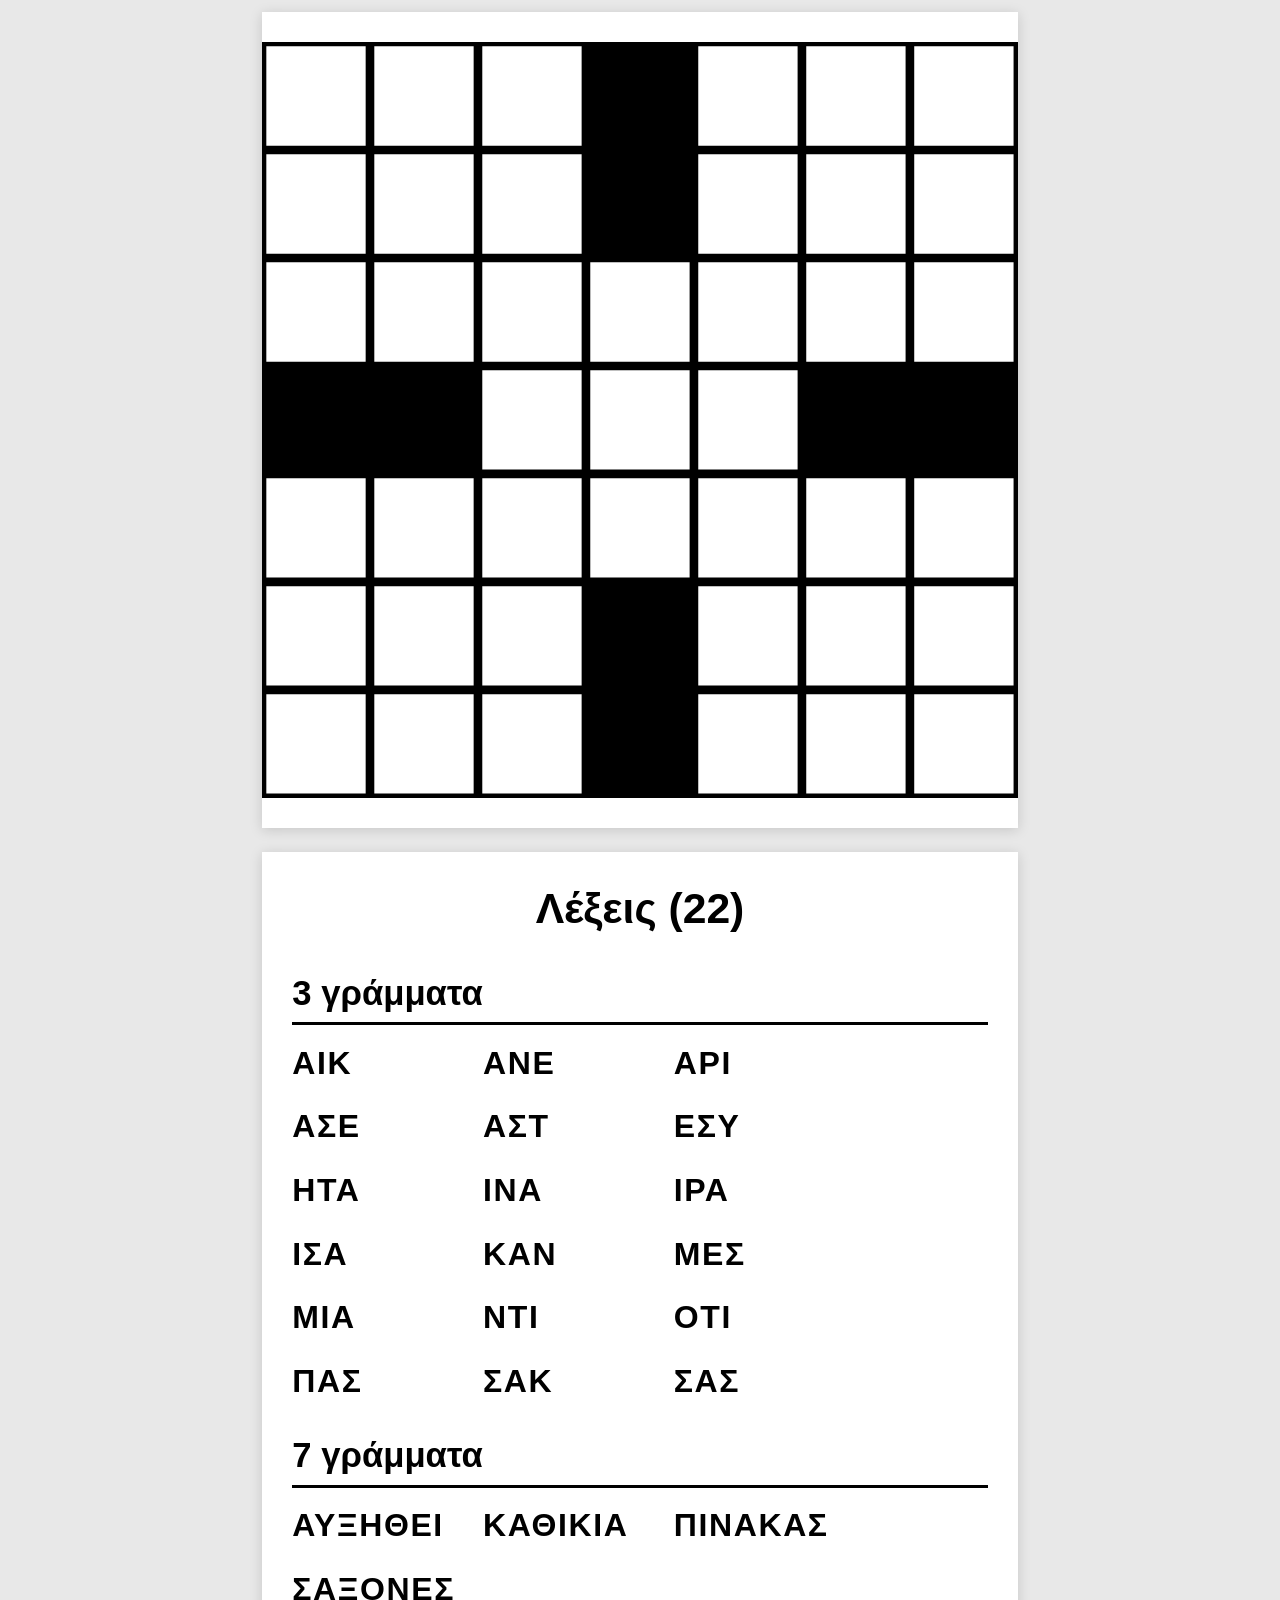
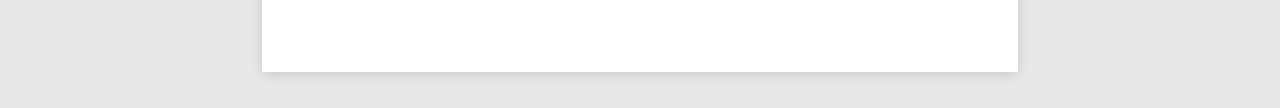
==== output/crossword.html @ add833e5 "perf: restrict long slots and rebalance 12x12 fill heuristics Co-authored-by: Cursor <cursoragent@cu" ====
<!DOCTYPE html>
<html lang="el">
<head>
  <meta charset="utf-8">
  <meta name="viewport" content="width=device-width, initial-scale=1">
  <title>Σταυρόλεξο</title>
  <link rel="stylesheet" href="/static/print.css">
  <style>
    :root {
      --grid-size-mm: 200.0mm;
    }
  </style>
</head>
<body>
  <section class="page page-grid" aria-label="Σελίδα πλέγματος">
    <h1 class="visually-hidden">Σταυρόλεξο — Πλέγμα</h1>
    <div class="grid-wrap">
      <svg xmlns="http://www.w3.org/2000/svg" viewBox="0 0 700 700" class="crossword-svg" role="img" aria-label="Πλέγμα σταυρόλεξου" shape-rendering="geometricPrecision">
<rect x="0" y="0" width="700" height="700" fill="#ffffff"/>
<rect x="300" y="0" width="100" height="100" fill="#000000" stroke="none"/>
<rect x="300" y="100" width="100" height="100" fill="#000000" stroke="none"/>
<rect x="0" y="300" width="100" height="100" fill="#000000" stroke="none"/>
<rect x="100" y="300" width="100" height="100" fill="#000000" stroke="none"/>
<rect x="500" y="300" width="100" height="100" fill="#000000" stroke="none"/>
<rect x="600" y="300" width="100" height="100" fill="#000000" stroke="none"/>
<rect x="300" y="500" width="100" height="100" fill="#000000" stroke="none"/>
<rect x="300" y="600" width="100" height="100" fill="#000000" stroke="none"/>
<line x1="0" y1="0" x2="0" y2="700" stroke="#000000" stroke-width="8" stroke-linecap="square"/>
<line x1="0" y1="0" x2="700" y2="0" stroke="#000000" stroke-width="8" stroke-linecap="square"/>
<line x1="100" y1="0" x2="100" y2="700" stroke="#000000" stroke-width="8" stroke-linecap="square"/>
<line x1="0" y1="100" x2="700" y2="100" stroke="#000000" stroke-width="8" stroke-linecap="square"/>
<line x1="200" y1="0" x2="200" y2="700" stroke="#000000" stroke-width="8" stroke-linecap="square"/>
<line x1="0" y1="200" x2="700" y2="200" stroke="#000000" stroke-width="8" stroke-linecap="square"/>
<line x1="300" y1="0" x2="300" y2="700" stroke="#000000" stroke-width="8" stroke-linecap="square"/>
<line x1="0" y1="300" x2="700" y2="300" stroke="#000000" stroke-width="8" stroke-linecap="square"/>
<line x1="400" y1="0" x2="400" y2="700" stroke="#000000" stroke-width="8" stroke-linecap="square"/>
<line x1="0" y1="400" x2="700" y2="400" stroke="#000000" stroke-width="8" stroke-linecap="square"/>
<line x1="500" y1="0" x2="500" y2="700" stroke="#000000" stroke-width="8" stroke-linecap="square"/>
<line x1="0" y1="500" x2="700" y2="500" stroke="#000000" stroke-width="8" stroke-linecap="square"/>
<line x1="600" y1="0" x2="600" y2="700" stroke="#000000" stroke-width="8" stroke-linecap="square"/>
<line x1="0" y1="600" x2="700" y2="600" stroke="#000000" stroke-width="8" stroke-linecap="square"/>
<line x1="700" y1="0" x2="700" y2="700" stroke="#000000" stroke-width="8" stroke-linecap="square"/>
<line x1="0" y1="700" x2="700" y2="700" stroke="#000000" stroke-width="8" stroke-linecap="square"/>
</svg>
    </div>
  </section>

  <section class="page page-words words-sparse" aria-label="Σελίδα λέξεων">
    <h1 class="words-title">Λέξεις (22)</h1>
    
    <div class="word-group">
      <h2>3 γράμματα</h2>
      <ul class="word-list">
        
        <li>ΑΙΚ</li>
        
        <li>ΑΝΕ</li>
        
        <li>ΑΡΙ</li>
        
        <li>ΑΣΕ</li>
        
        <li>ΑΣΤ</li>
        
        <li>ΕΣΥ</li>
        
        <li>ΗΤΑ</li>
        
        <li>ΙΝΑ</li>
        
        <li>ΙΡΑ</li>
        
        <li>ΙΣΑ</li>
        
        <li>ΚΑΝ</li>
        
        <li>ΜΕΣ</li>
        
        <li>ΜΙΑ</li>
        
        <li>ΝΤΙ</li>
        
        <li>ΟΤΙ</li>
        
        <li>ΠΑΣ</li>
        
        <li>ΣΑΚ</li>
        
        <li>ΣΑΣ</li>
        
      </ul>
    </div>
    
    <div class="word-group">
      <h2>7 γράμματα</h2>
      <ul class="word-list">
        
        <li>ΑΥΞΗΘΕΙ</li>
        
        <li>ΚΑΘΙΚΙΑ</li>
        
        <li>ΠΙΝΑΚΑΣ</li>
        
        <li>ΣΑΞΟΝΕΣ</li>
        
      </ul>
    </div>
    
  </section>
</body>
</html>
---- static/print.css ----
/* Printable crossword — 2 pages A4, SVG grid, high contrast */

@page {
  size: A4 portrait;
  margin: 5mm;
}

* {
  box-sizing: border-box;
}

html, body {
  margin: 0;
  padding: 0;
  background: #fff;
  color: #000;
  font-family: "Segoe UI", Arial, Helvetica, sans-serif;
  -webkit-print-color-adjust: exact;
  print-color-adjust: exact;
}

.page {
  width: 200mm;
  min-height: 287mm;
  max-height: 287mm;
  overflow: hidden;
  page-break-after: always;
  break-after: page;
  display: flex;
  flex-direction: column;
  align-items: center;
}

.page:last-child {
  page-break-after: auto;
  break-after: auto;
}

.visually-hidden {
  position: absolute;
  width: 1px;
  height: 1px;
  padding: 0;
  margin: -1px;
  overflow: hidden;
  clip: rect(0, 0, 0, 0);
  white-space: nowrap;
  border: 0;
}

/* --- Page 1: SVG grid --- */

.page-grid {
  justify-content: center;
  padding: 0;
}

.grid-wrap {
  display: flex;
  align-items: center;
  justify-content: center;
  width: 200mm;
  height: 287mm;
  flex: 0 0 auto;
}

.crossword-svg {
  display: block;
  width: var(--grid-size-mm);
  height: var(--grid-size-mm);
  max-width: 200mm;
  max-height: 287mm;
  margin: 0 auto;
}

/* --- Page 2: Word list --- */

.page-words {
  justify-content: flex-start;
  padding: 4mm 2mm 0;
  width: 200mm;
}

.words-title {
  font-size: 30pt;
  font-weight: 800;
  line-height: 1.2;
  margin: 0 0 10mm;
  text-align: center;
  width: 100%;
}

.word-group {
  width: 100%;
  margin-bottom: 8mm;
  page-break-inside: avoid;
  break-inside: avoid;
}

.word-group h2 {
  font-size: 24pt;
  font-weight: 800;
  line-height: 1.25;
  margin: 0 0 4mm;
  border-bottom: 3px solid #000;
  padding-bottom: 2mm;
}

.word-list {
  list-style: none;
  margin: 0;
  padding: 0;
  display: flex;
  flex-wrap: wrap;
  gap: 5mm 10mm;
  align-items: baseline;
}

.word-list li {
  font-size: 22pt;
  font-weight: 700;
  line-height: 1.35;
  letter-spacing: 0.05em;
  min-width: 22%;
}

/* Fewer words → larger type */
.page-words.words-sparse .words-title { font-size: 32pt; }
.page-words.words-sparse .word-group h2 { font-size: 26pt; }
.page-words.words-sparse .word-list li { font-size: 24pt; line-height: 1.4; }

/* Medium word count */
.page-words.words-medium .words-title { font-size: 28pt; }
.page-words.words-medium .word-group h2 { font-size: 22pt; }
.page-words.words-medium .word-list li { font-size: 19pt; min-width: 20%; }

/* Many words → compact but readable */
.page-words.words-dense .words-title { font-size: 24pt; margin-bottom: 6mm; }
.page-words.words-dense .word-group { margin-bottom: 5mm; }
.page-words.words-dense .word-group h2 { font-size: 18pt; margin-bottom: 2mm; }
.page-words.words-dense .word-list { gap: 3mm 6mm; }
.page-words.words-dense .word-list li { font-size: 15pt; min-width: 16%; line-height: 1.3; }

/* Screen preview */
@media screen {
  body {
    padding: 12px;
    background: #e8e8e8;
  }

  .page {
    background: #fff;
    margin: 0 auto 24px;
    box-shadow: 0 2px 12px rgba(0, 0, 0, 0.15);
    padding: 8mm;
    max-width: 210mm;
    min-height: auto;
    max-height: none;
    overflow: visible;
  }

  .grid-wrap {
    height: auto;
    min-height: 280px;
  }

  .crossword-svg {
    width: min(var(--grid-size-mm), 90vw);
    height: min(var(--grid-size-mm), 90vw);
  }
}

@media print {
  html, body {
    width: 210mm;
    background: #fff;
  }

  body {
    margin: 0;
    padding: 0;
  }

  .page {
    box-shadow: none;
    margin: 0 auto;
    padding: 0;
    width: 200mm;
    min-height: 287mm;
    max-height: 287mm;
    overflow: hidden;
  }

  .page-grid .grid-wrap {
    height: 287mm;
  }

  .crossword-svg {
    width: 200mm;
    height: 200mm;
  }

  .page-words {
    padding-top: 3mm;
  }
}
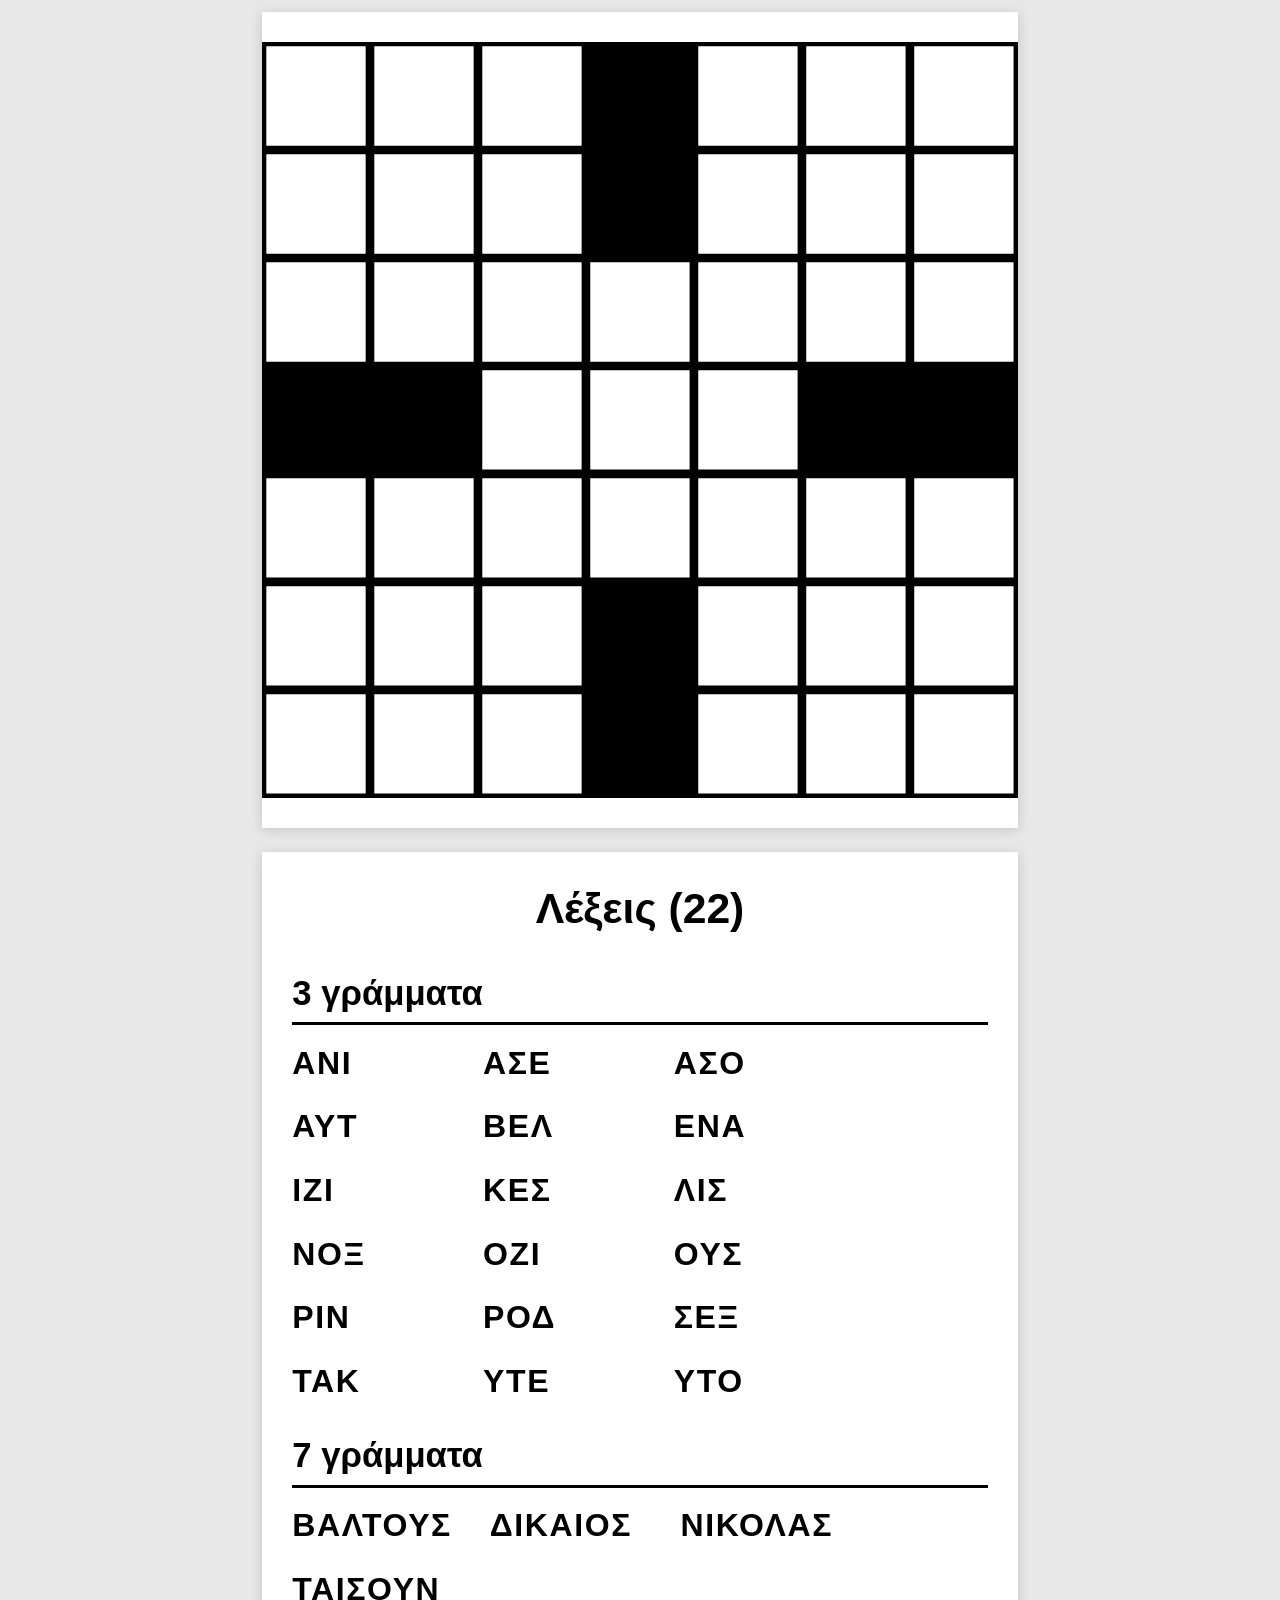
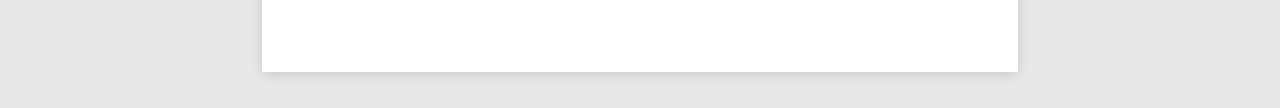
==== commit db3b5179: "perf: improve 12x12 success rate with adaptive pattern weighting and early fail heuristics Co-author" ====
--- a/output/crossword.html
+++ b/output/crossword.html
@@ -52,41 +52,41 @@
       <h2>3 γράμματα</h2>
       <ul class="word-list">
         
-        <li>ΑΙΚ</li>
-        
-        <li>ΑΝΕ</li>
-        
-        <li>ΑΡΙ</li>
+        <li>ΑΝΙ</li>
         
         <li>ΑΣΕ</li>
         
-        <li>ΑΣΤ</li>
+        <li>ΑΣΟ</li>
         
-        <li>ΕΣΥ</li>
+        <li>ΑΥΤ</li>
         
-        <li>ΗΤΑ</li>
+        <li>ΒΕΛ</li>
         
-        <li>ΙΝΑ</li>
+        <li>ΕΝΑ</li>
         
-        <li>ΙΡΑ</li>
+        <li>ΙΖΙ</li>
         
-        <li>ΙΣΑ</li>
+        <li>ΚΕΣ</li>
         
-        <li>ΚΑΝ</li>
+        <li>ΛΙΣ</li>
         
-        <li>ΜΕΣ</li>
+        <li>ΝΟΞ</li>
         
-        <li>ΜΙΑ</li>
+        <li>ΟΖΙ</li>
         
-        <li>ΝΤΙ</li>
+        <li>ΟΥΣ</li>
         
-        <li>ΟΤΙ</li>
+        <li>ΡΙΝ</li>
         
-        <li>ΠΑΣ</li>
+        <li>ΡΟΔ</li>
         
-        <li>ΣΑΚ</li>
+        <li>ΣΕΞ</li>
         
-        <li>ΣΑΣ</li>
+        <li>ΤΑΚ</li>
+        
+        <li>ΥΤΕ</li>
+        
+        <li>ΥΤΟ</li>
         
       </ul>
     </div>
@@ -95,13 +95,13 @@
       <h2>7 γράμματα</h2>
       <ul class="word-list">
         
-        <li>ΑΥΞΗΘΕΙ</li>
+        <li>ΒΑΛΤΟΥΣ</li>
         
-        <li>ΚΑΘΙΚΙΑ</li>
+        <li>ΔΙΚΑΙΟΣ</li>
         
-        <li>ΠΙΝΑΚΑΣ</li>
+        <li>ΝΙΚΟΛΑΣ</li>
         
-        <li>ΣΑΞΟΝΕΣ</li>
+        <li>ΤΑΙΣΟΥΝ</li>
         
       </ul>
     </div>
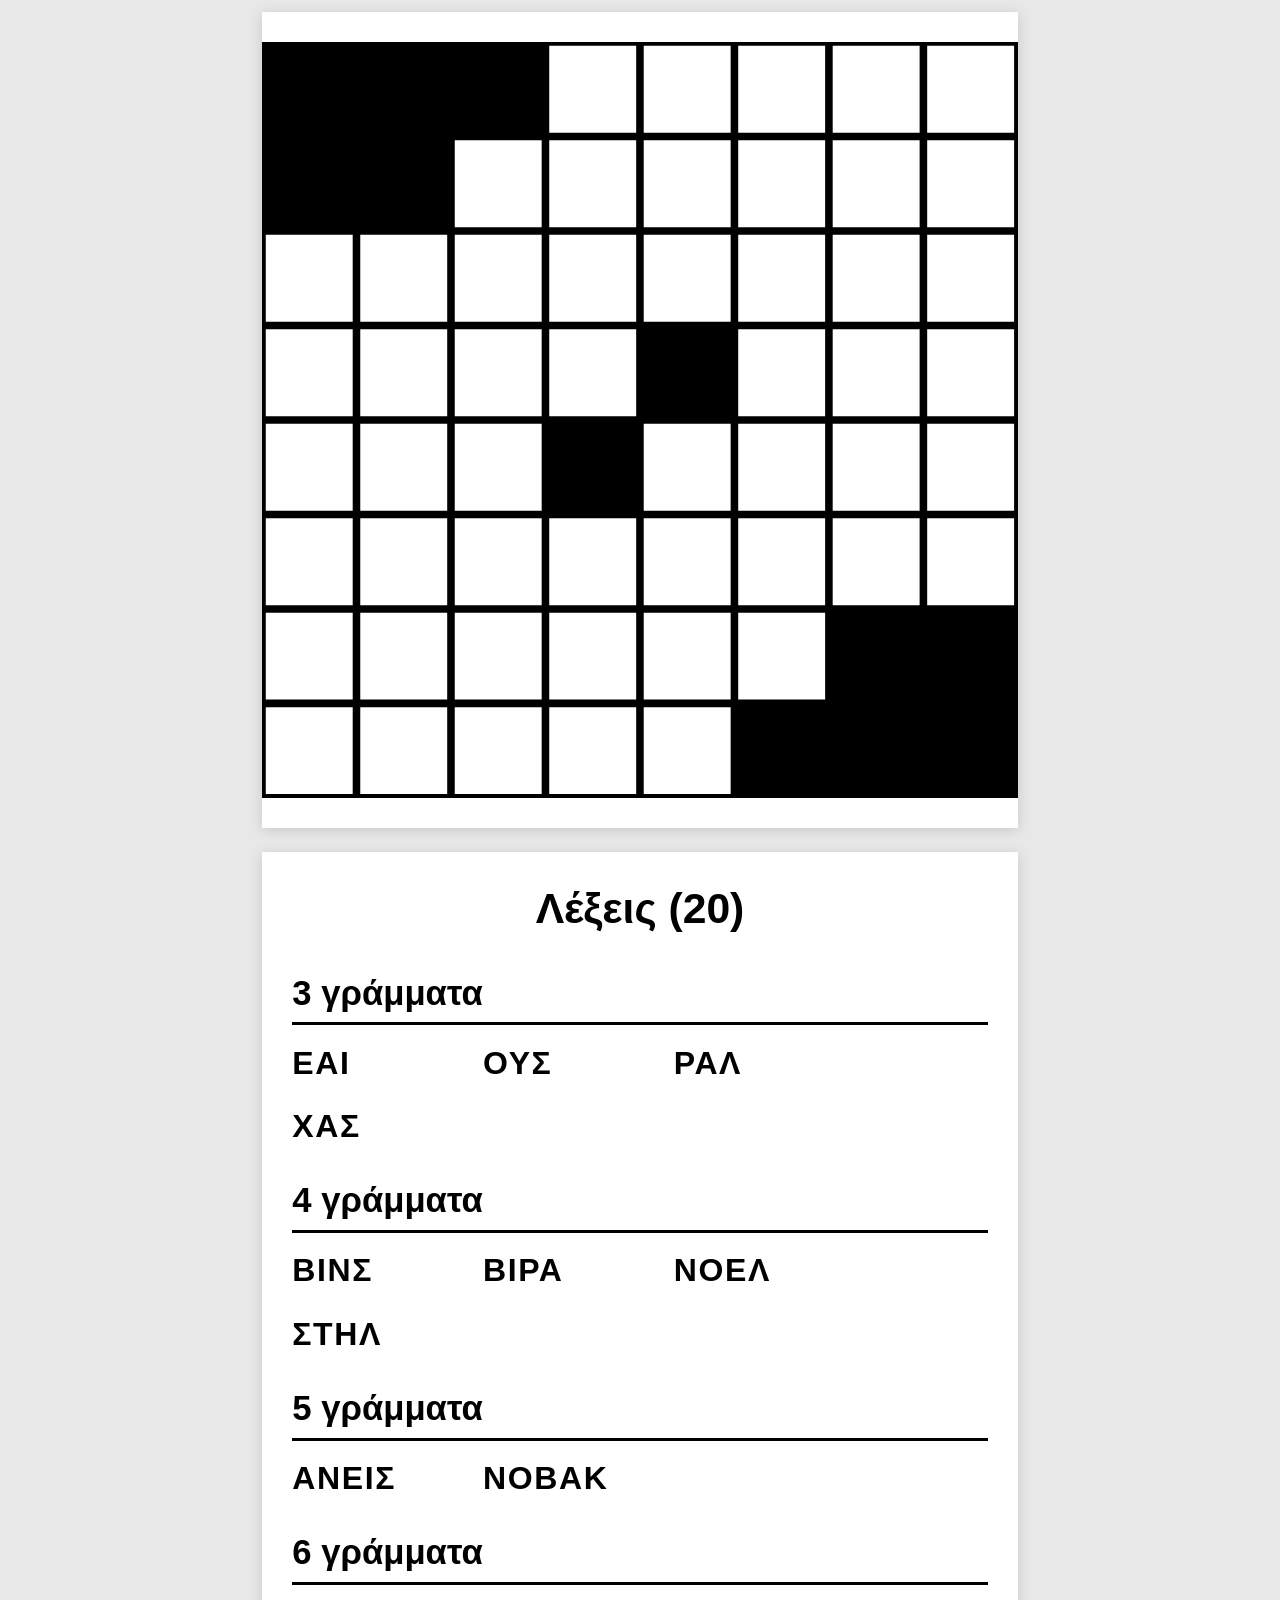
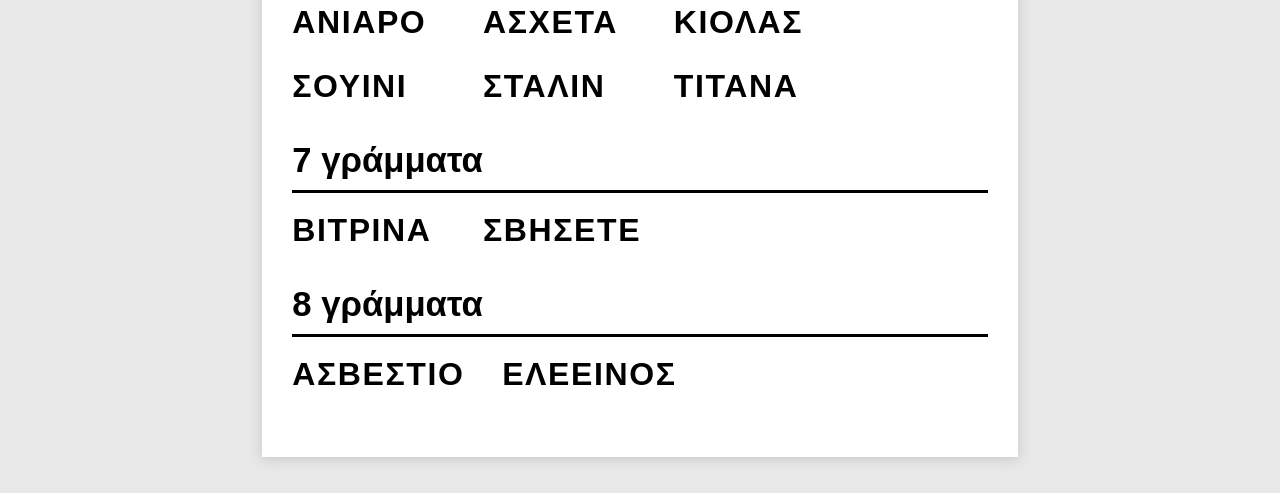
==== commit c443b705: "stabilize 10x10 generation with core proven patterns Co-authored-by: Cursor <cursoragent@cursor.com>" ====
--- a/output/crossword.html
+++ b/output/crossword.html
@@ -15,78 +15,101 @@
   <section class="page page-grid" aria-label="Σελίδα πλέγματος">
     <h1 class="visually-hidden">Σταυρόλεξο — Πλέγμα</h1>
     <div class="grid-wrap">
-      <svg xmlns="http://www.w3.org/2000/svg" viewBox="0 0 700 700" class="crossword-svg" role="img" aria-label="Πλέγμα σταυρόλεξου" shape-rendering="geometricPrecision">
-<rect x="0" y="0" width="700" height="700" fill="#ffffff"/>
-<rect x="300" y="0" width="100" height="100" fill="#000000" stroke="none"/>
-<rect x="300" y="100" width="100" height="100" fill="#000000" stroke="none"/>
-<rect x="0" y="300" width="100" height="100" fill="#000000" stroke="none"/>
-<rect x="100" y="300" width="100" height="100" fill="#000000" stroke="none"/>
-<rect x="500" y="300" width="100" height="100" fill="#000000" stroke="none"/>
-<rect x="600" y="300" width="100" height="100" fill="#000000" stroke="none"/>
-<rect x="300" y="500" width="100" height="100" fill="#000000" stroke="none"/>
-<rect x="300" y="600" width="100" height="100" fill="#000000" stroke="none"/>
-<line x1="0" y1="0" x2="0" y2="700" stroke="#000000" stroke-width="8" stroke-linecap="square"/>
-<line x1="0" y1="0" x2="700" y2="0" stroke="#000000" stroke-width="8" stroke-linecap="square"/>
-<line x1="100" y1="0" x2="100" y2="700" stroke="#000000" stroke-width="8" stroke-linecap="square"/>
-<line x1="0" y1="100" x2="700" y2="100" stroke="#000000" stroke-width="8" stroke-linecap="square"/>
-<line x1="200" y1="0" x2="200" y2="700" stroke="#000000" stroke-width="8" stroke-linecap="square"/>
-<line x1="0" y1="200" x2="700" y2="200" stroke="#000000" stroke-width="8" stroke-linecap="square"/>
-<line x1="300" y1="0" x2="300" y2="700" stroke="#000000" stroke-width="8" stroke-linecap="square"/>
-<line x1="0" y1="300" x2="700" y2="300" stroke="#000000" stroke-width="8" stroke-linecap="square"/>
-<line x1="400" y1="0" x2="400" y2="700" stroke="#000000" stroke-width="8" stroke-linecap="square"/>
-<line x1="0" y1="400" x2="700" y2="400" stroke="#000000" stroke-width="8" stroke-linecap="square"/>
-<line x1="500" y1="0" x2="500" y2="700" stroke="#000000" stroke-width="8" stroke-linecap="square"/>
-<line x1="0" y1="500" x2="700" y2="500" stroke="#000000" stroke-width="8" stroke-linecap="square"/>
-<line x1="600" y1="0" x2="600" y2="700" stroke="#000000" stroke-width="8" stroke-linecap="square"/>
-<line x1="0" y1="600" x2="700" y2="600" stroke="#000000" stroke-width="8" stroke-linecap="square"/>
-<line x1="700" y1="0" x2="700" y2="700" stroke="#000000" stroke-width="8" stroke-linecap="square"/>
-<line x1="0" y1="700" x2="700" y2="700" stroke="#000000" stroke-width="8" stroke-linecap="square"/>
+      <svg xmlns="http://www.w3.org/2000/svg" viewBox="0 0 800 800" class="crossword-svg" role="img" aria-label="Πλέγμα σταυρόλεξου" shape-rendering="geometricPrecision">
+<rect x="0" y="0" width="800" height="800" fill="#ffffff"/>
+<rect x="0" y="0" width="100" height="100" fill="#000000" stroke="none"/>
+<rect x="100" y="0" width="100" height="100" fill="#000000" stroke="none"/>
+<rect x="200" y="0" width="100" height="100" fill="#000000" stroke="none"/>
+<rect x="0" y="100" width="100" height="100" fill="#000000" stroke="none"/>
+<rect x="100" y="100" width="100" height="100" fill="#000000" stroke="none"/>
+<rect x="400" y="300" width="100" height="100" fill="#000000" stroke="none"/>
+<rect x="300" y="400" width="100" height="100" fill="#000000" stroke="none"/>
+<rect x="600" y="600" width="100" height="100" fill="#000000" stroke="none"/>
+<rect x="700" y="600" width="100" height="100" fill="#000000" stroke="none"/>
+<rect x="500" y="700" width="100" height="100" fill="#000000" stroke="none"/>
+<rect x="600" y="700" width="100" height="100" fill="#000000" stroke="none"/>
+<rect x="700" y="700" width="100" height="100" fill="#000000" stroke="none"/>
+<line x1="0" y1="0" x2="0" y2="800" stroke="#000000" stroke-width="8" stroke-linecap="square"/>
+<line x1="0" y1="0" x2="800" y2="0" stroke="#000000" stroke-width="8" stroke-linecap="square"/>
+<line x1="100" y1="0" x2="100" y2="800" stroke="#000000" stroke-width="8" stroke-linecap="square"/>
+<line x1="0" y1="100" x2="800" y2="100" stroke="#000000" stroke-width="8" stroke-linecap="square"/>
+<line x1="200" y1="0" x2="200" y2="800" stroke="#000000" stroke-width="8" stroke-linecap="square"/>
+<line x1="0" y1="200" x2="800" y2="200" stroke="#000000" stroke-width="8" stroke-linecap="square"/>
+<line x1="300" y1="0" x2="300" y2="800" stroke="#000000" stroke-width="8" stroke-linecap="square"/>
+<line x1="0" y1="300" x2="800" y2="300" stroke="#000000" stroke-width="8" stroke-linecap="square"/>
+<line x1="400" y1="0" x2="400" y2="800" stroke="#000000" stroke-width="8" stroke-linecap="square"/>
+<line x1="0" y1="400" x2="800" y2="400" stroke="#000000" stroke-width="8" stroke-linecap="square"/>
+<line x1="500" y1="0" x2="500" y2="800" stroke="#000000" stroke-width="8" stroke-linecap="square"/>
+<line x1="0" y1="500" x2="800" y2="500" stroke="#000000" stroke-width="8" stroke-linecap="square"/>
+<line x1="600" y1="0" x2="600" y2="800" stroke="#000000" stroke-width="8" stroke-linecap="square"/>
+<line x1="0" y1="600" x2="800" y2="600" stroke="#000000" stroke-width="8" stroke-linecap="square"/>
+<line x1="700" y1="0" x2="700" y2="800" stroke="#000000" stroke-width="8" stroke-linecap="square"/>
+<line x1="0" y1="700" x2="800" y2="700" stroke="#000000" stroke-width="8" stroke-linecap="square"/>
+<line x1="800" y1="0" x2="800" y2="800" stroke="#000000" stroke-width="8" stroke-linecap="square"/>
+<line x1="0" y1="800" x2="800" y2="800" stroke="#000000" stroke-width="8" stroke-linecap="square"/>
 </svg>
     </div>
   </section>
 
   <section class="page page-words words-sparse" aria-label="Σελίδα λέξεων">
-    <h1 class="words-title">Λέξεις (22)</h1>
+    <h1 class="words-title">Λέξεις (20)</h1>
     
     <div class="word-group">
       <h2>3 γράμματα</h2>
       <ul class="word-list">
         
-        <li>ΑΝΙ</li>
-        
-        <li>ΑΣΕ</li>
-        
-        <li>ΑΣΟ</li>
-        
-        <li>ΑΥΤ</li>
-        
-        <li>ΒΕΛ</li>
-        
-        <li>ΕΝΑ</li>
-        
-        <li>ΙΖΙ</li>
-        
-        <li>ΚΕΣ</li>
-        
-        <li>ΛΙΣ</li>
-        
-        <li>ΝΟΞ</li>
-        
-        <li>ΟΖΙ</li>
+        <li>ΕΑΙ</li>
         
         <li>ΟΥΣ</li>
         
-        <li>ΡΙΝ</li>
+        <li>ΡΑΛ</li>
         
-        <li>ΡΟΔ</li>
+        <li>ΧΑΣ</li>
         
-        <li>ΣΕΞ</li>
+      </ul>
+    </div>
+    
+    <div class="word-group">
+      <h2>4 γράμματα</h2>
+      <ul class="word-list">
         
-        <li>ΤΑΚ</li>
+        <li>ΒΙΝΣ</li>
         
-        <li>ΥΤΕ</li>
+        <li>ΒΙΡΑ</li>
         
-        <li>ΥΤΟ</li>
+        <li>ΝΟΕΛ</li>
+        
+        <li>ΣΤΗΛ</li>
+        
+      </ul>
+    </div>
+    
+    <div class="word-group">
+      <h2>5 γράμματα</h2>
+      <ul class="word-list">
+        
+        <li>ΑΝΕΙΣ</li>
+        
+        <li>ΝΟΒΑΚ</li>
+        
+      </ul>
+    </div>
+    
+    <div class="word-group">
+      <h2>6 γράμματα</h2>
+      <ul class="word-list">
+        
+        <li>ΑΝΙΑΡΟ</li>
+        
+        <li>ΑΣΧΕΤΑ</li>
+        
+        <li>ΚΙΟΛΑΣ</li>
+        
+        <li>ΣΟΥΙΝΙ</li>
+        
+        <li>ΣΤΑΛΙΝ</li>
+        
+        <li>ΤΙΤΑΝΑ</li>
         
       </ul>
     </div>
@@ -95,13 +118,20 @@
       <h2>7 γράμματα</h2>
       <ul class="word-list">
         
-        <li>ΒΑΛΤΟΥΣ</li>
+        <li>ΒΙΤΡΙΝΑ</li>
         
-        <li>ΔΙΚΑΙΟΣ</li>
+        <li>ΣΒΗΣΕΤΕ</li>
         
-        <li>ΝΙΚΟΛΑΣ</li>
+      </ul>
+    </div>
+    
+    <div class="word-group">
+      <h2>8 γράμματα</h2>
+      <ul class="word-list">
         
-        <li>ΤΑΙΣΟΥΝ</li>
+        <li>ΑΣΒΕΣΤΙΟ</li>
+        
+        <li>ΕΛΕΕΙΝΟΣ</li>
         
       </ul>
     </div>
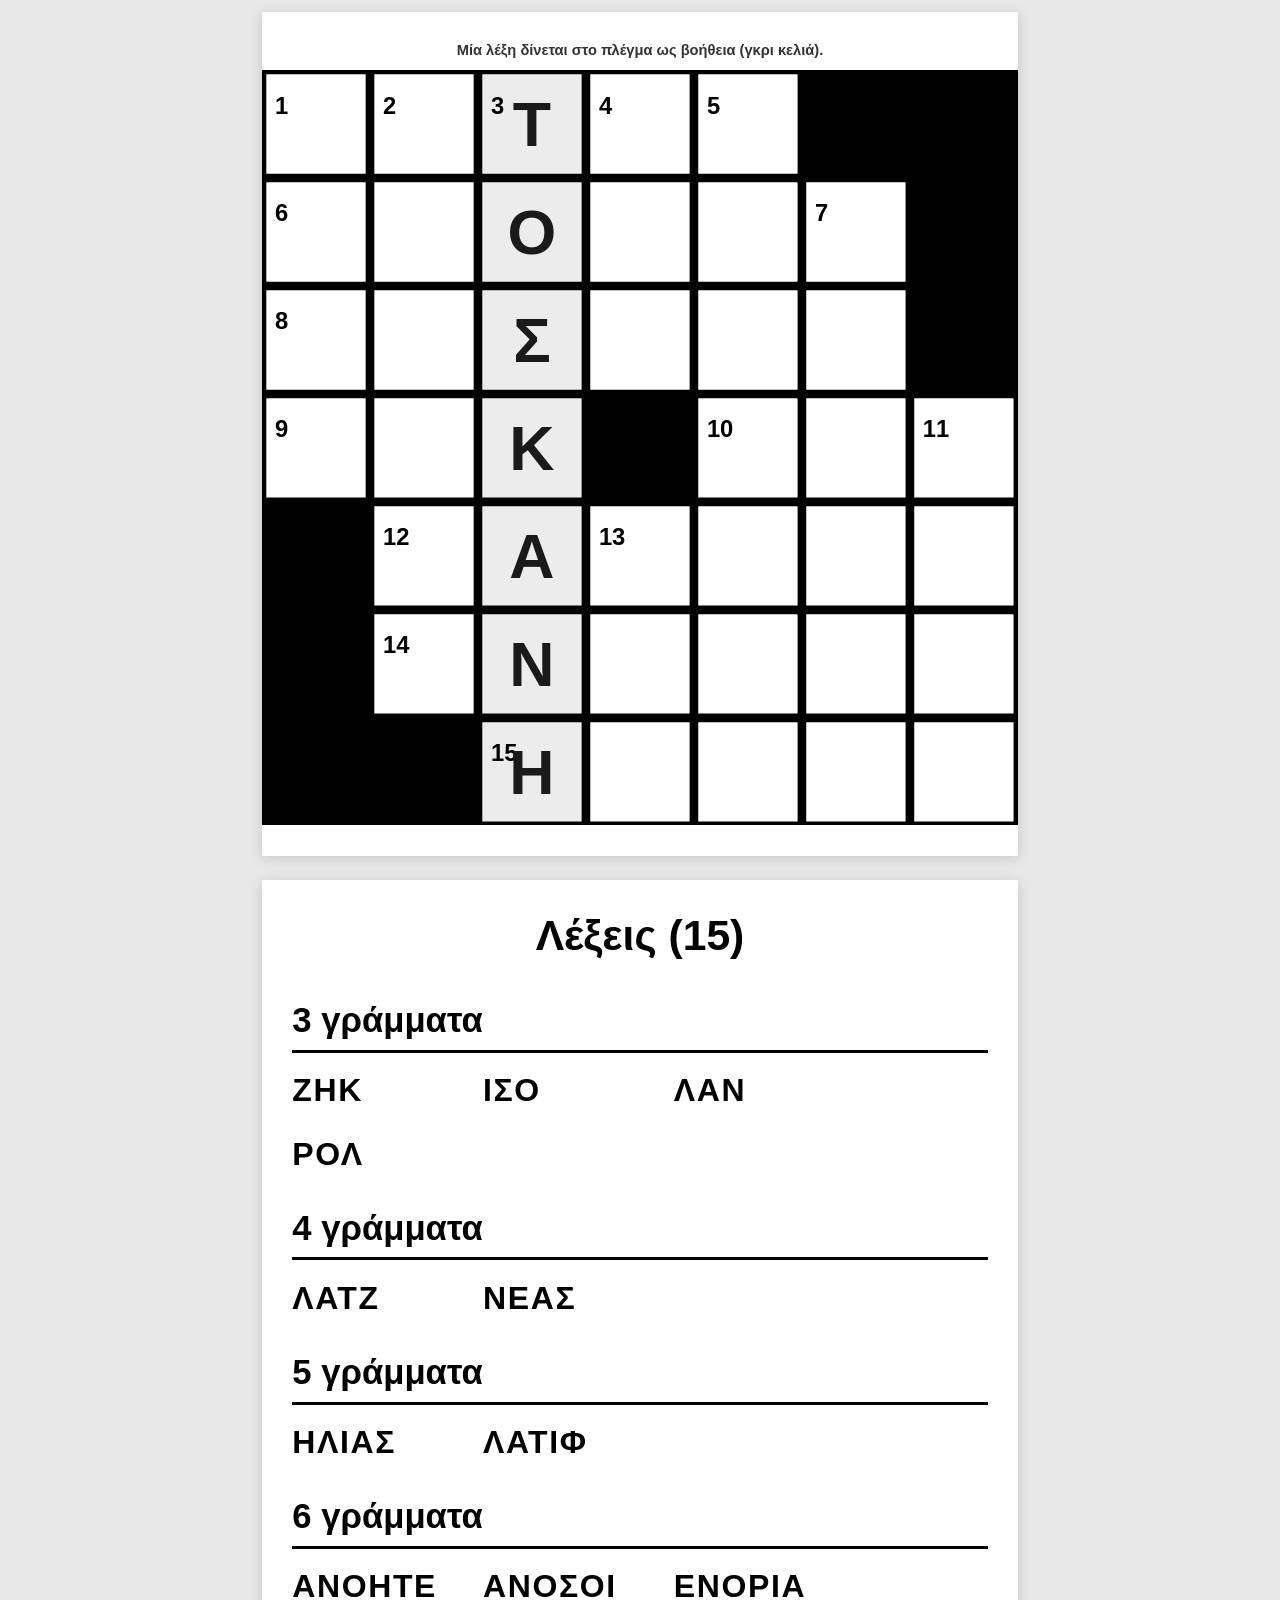
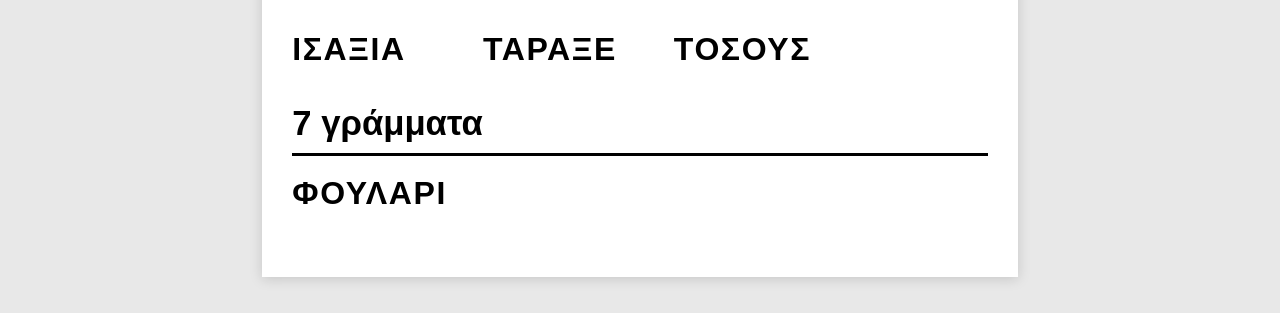
==== commit 6cf3a64e: "select helper word by crossings-based score for all sizes Co-authored-by: Cursor <cursoragent@cursor" ====
--- a/output/crossword.html
+++ b/output/crossword.html
@@ -14,57 +14,84 @@
 <body>
   <section class="page page-grid" aria-label="Σελίδα πλέγματος">
     <h1 class="visually-hidden">Σταυρόλεξο — Πλέγμα</h1>
+    
+    <p class="helper-note">Μία λέξη δίνεται στο πλέγμα ως βοήθεια (γκρι κελιά).</p>
+    
     <div class="grid-wrap">
-      <svg xmlns="http://www.w3.org/2000/svg" viewBox="0 0 800 800" class="crossword-svg" role="img" aria-label="Πλέγμα σταυρόλεξου" shape-rendering="geometricPrecision">
-<rect x="0" y="0" width="800" height="800" fill="#ffffff"/>
-<rect x="0" y="0" width="100" height="100" fill="#000000" stroke="none"/>
-<rect x="100" y="0" width="100" height="100" fill="#000000" stroke="none"/>
-<rect x="200" y="0" width="100" height="100" fill="#000000" stroke="none"/>
-<rect x="0" y="100" width="100" height="100" fill="#000000" stroke="none"/>
-<rect x="100" y="100" width="100" height="100" fill="#000000" stroke="none"/>
-<rect x="400" y="300" width="100" height="100" fill="#000000" stroke="none"/>
-<rect x="300" y="400" width="100" height="100" fill="#000000" stroke="none"/>
-<rect x="600" y="600" width="100" height="100" fill="#000000" stroke="none"/>
-<rect x="700" y="600" width="100" height="100" fill="#000000" stroke="none"/>
-<rect x="500" y="700" width="100" height="100" fill="#000000" stroke="none"/>
-<rect x="600" y="700" width="100" height="100" fill="#000000" stroke="none"/>
-<rect x="700" y="700" width="100" height="100" fill="#000000" stroke="none"/>
-<line x1="0" y1="0" x2="0" y2="800" stroke="#000000" stroke-width="8" stroke-linecap="square"/>
-<line x1="0" y1="0" x2="800" y2="0" stroke="#000000" stroke-width="8" stroke-linecap="square"/>
-<line x1="100" y1="0" x2="100" y2="800" stroke="#000000" stroke-width="8" stroke-linecap="square"/>
-<line x1="0" y1="100" x2="800" y2="100" stroke="#000000" stroke-width="8" stroke-linecap="square"/>
-<line x1="200" y1="0" x2="200" y2="800" stroke="#000000" stroke-width="8" stroke-linecap="square"/>
-<line x1="0" y1="200" x2="800" y2="200" stroke="#000000" stroke-width="8" stroke-linecap="square"/>
-<line x1="300" y1="0" x2="300" y2="800" stroke="#000000" stroke-width="8" stroke-linecap="square"/>
-<line x1="0" y1="300" x2="800" y2="300" stroke="#000000" stroke-width="8" stroke-linecap="square"/>
-<line x1="400" y1="0" x2="400" y2="800" stroke="#000000" stroke-width="8" stroke-linecap="square"/>
-<line x1="0" y1="400" x2="800" y2="400" stroke="#000000" stroke-width="8" stroke-linecap="square"/>
-<line x1="500" y1="0" x2="500" y2="800" stroke="#000000" stroke-width="8" stroke-linecap="square"/>
-<line x1="0" y1="500" x2="800" y2="500" stroke="#000000" stroke-width="8" stroke-linecap="square"/>
-<line x1="600" y1="0" x2="600" y2="800" stroke="#000000" stroke-width="8" stroke-linecap="square"/>
-<line x1="0" y1="600" x2="800" y2="600" stroke="#000000" stroke-width="8" stroke-linecap="square"/>
-<line x1="700" y1="0" x2="700" y2="800" stroke="#000000" stroke-width="8" stroke-linecap="square"/>
-<line x1="0" y1="700" x2="800" y2="700" stroke="#000000" stroke-width="8" stroke-linecap="square"/>
-<line x1="800" y1="0" x2="800" y2="800" stroke="#000000" stroke-width="8" stroke-linecap="square"/>
-<line x1="0" y1="800" x2="800" y2="800" stroke="#000000" stroke-width="8" stroke-linecap="square"/>
+      <svg xmlns="http://www.w3.org/2000/svg" viewBox="0 0 700 700" class="crossword-svg" role="img" aria-label="Πλέγμα σταυρόλεξου" shape-rendering="geometricPrecision">
+<rect x="0" y="0" width="700" height="700" fill="#ffffff"/>
+<rect x="500" y="0" width="100" height="100" fill="#000000" stroke="none"/>
+<rect x="600" y="0" width="100" height="100" fill="#000000" stroke="none"/>
+<rect x="600" y="100" width="100" height="100" fill="#000000" stroke="none"/>
+<rect x="600" y="200" width="100" height="100" fill="#000000" stroke="none"/>
+<rect x="300" y="300" width="100" height="100" fill="#000000" stroke="none"/>
+<rect x="0" y="400" width="100" height="100" fill="#000000" stroke="none"/>
+<rect x="0" y="500" width="100" height="100" fill="#000000" stroke="none"/>
+<rect x="0" y="600" width="100" height="100" fill="#000000" stroke="none"/>
+<rect x="100" y="600" width="100" height="100" fill="#000000" stroke="none"/>
+<rect x="200" y="0" width="100" height="100" fill="#ececec" stroke="none" class="helper-cell"/>
+<rect x="200" y="100" width="100" height="100" fill="#ececec" stroke="none" class="helper-cell"/>
+<rect x="200" y="200" width="100" height="100" fill="#ececec" stroke="none" class="helper-cell"/>
+<rect x="200" y="300" width="100" height="100" fill="#ececec" stroke="none" class="helper-cell"/>
+<rect x="200" y="400" width="100" height="100" fill="#ececec" stroke="none" class="helper-cell"/>
+<rect x="200" y="500" width="100" height="100" fill="#ececec" stroke="none" class="helper-cell"/>
+<rect x="200" y="600" width="100" height="100" fill="#ececec" stroke="none" class="helper-cell"/>
+<line x1="0" y1="0" x2="0" y2="700" stroke="#000000" stroke-width="8" stroke-linecap="square"/>
+<line x1="0" y1="0" x2="700" y2="0" stroke="#000000" stroke-width="8" stroke-linecap="square"/>
+<line x1="100" y1="0" x2="100" y2="700" stroke="#000000" stroke-width="8" stroke-linecap="square"/>
+<line x1="0" y1="100" x2="700" y2="100" stroke="#000000" stroke-width="8" stroke-linecap="square"/>
+<line x1="200" y1="0" x2="200" y2="700" stroke="#000000" stroke-width="8" stroke-linecap="square"/>
+<line x1="0" y1="200" x2="700" y2="200" stroke="#000000" stroke-width="8" stroke-linecap="square"/>
+<line x1="300" y1="0" x2="300" y2="700" stroke="#000000" stroke-width="8" stroke-linecap="square"/>
+<line x1="0" y1="300" x2="700" y2="300" stroke="#000000" stroke-width="8" stroke-linecap="square"/>
+<line x1="400" y1="0" x2="400" y2="700" stroke="#000000" stroke-width="8" stroke-linecap="square"/>
+<line x1="0" y1="400" x2="700" y2="400" stroke="#000000" stroke-width="8" stroke-linecap="square"/>
+<line x1="500" y1="0" x2="500" y2="700" stroke="#000000" stroke-width="8" stroke-linecap="square"/>
+<line x1="0" y1="500" x2="700" y2="500" stroke="#000000" stroke-width="8" stroke-linecap="square"/>
+<line x1="600" y1="0" x2="600" y2="700" stroke="#000000" stroke-width="8" stroke-linecap="square"/>
+<line x1="0" y1="600" x2="700" y2="600" stroke="#000000" stroke-width="8" stroke-linecap="square"/>
+<line x1="700" y1="0" x2="700" y2="700" stroke="#000000" stroke-width="8" stroke-linecap="square"/>
+<line x1="0" y1="700" x2="700" y2="700" stroke="#000000" stroke-width="8" stroke-linecap="square"/>
+<text x="12.0" y="24.0" text-anchor="start" dominant-baseline="hanging" font-family="Segoe UI, Arial, sans-serif" font-size="22.0" font-weight="700" fill="#000000">1</text>
+<text x="112.0" y="24.0" text-anchor="start" dominant-baseline="hanging" font-family="Segoe UI, Arial, sans-serif" font-size="22.0" font-weight="700" fill="#000000">2</text>
+<text x="212.0" y="24.0" text-anchor="start" dominant-baseline="hanging" font-family="Segoe UI, Arial, sans-serif" font-size="22.0" font-weight="700" fill="#000000">3</text>
+<text x="312.0" y="24.0" text-anchor="start" dominant-baseline="hanging" font-family="Segoe UI, Arial, sans-serif" font-size="22.0" font-weight="700" fill="#000000">4</text>
+<text x="412.0" y="24.0" text-anchor="start" dominant-baseline="hanging" font-family="Segoe UI, Arial, sans-serif" font-size="22.0" font-weight="700" fill="#000000">5</text>
+<text x="12.0" y="124.0" text-anchor="start" dominant-baseline="hanging" font-family="Segoe UI, Arial, sans-serif" font-size="22.0" font-weight="700" fill="#000000">6</text>
+<text x="512.0" y="124.0" text-anchor="start" dominant-baseline="hanging" font-family="Segoe UI, Arial, sans-serif" font-size="22.0" font-weight="700" fill="#000000">7</text>
+<text x="12.0" y="224.0" text-anchor="start" dominant-baseline="hanging" font-family="Segoe UI, Arial, sans-serif" font-size="22.0" font-weight="700" fill="#000000">8</text>
+<text x="12.0" y="324.0" text-anchor="start" dominant-baseline="hanging" font-family="Segoe UI, Arial, sans-serif" font-size="22.0" font-weight="700" fill="#000000">9</text>
+<text x="412.0" y="324.0" text-anchor="start" dominant-baseline="hanging" font-family="Segoe UI, Arial, sans-serif" font-size="22.0" font-weight="700" fill="#000000">10</text>
+<text x="612.0" y="324.0" text-anchor="start" dominant-baseline="hanging" font-family="Segoe UI, Arial, sans-serif" font-size="22.0" font-weight="700" fill="#000000">11</text>
+<text x="112.0" y="424.0" text-anchor="start" dominant-baseline="hanging" font-family="Segoe UI, Arial, sans-serif" font-size="22.0" font-weight="700" fill="#000000">12</text>
+<text x="312.0" y="424.0" text-anchor="start" dominant-baseline="hanging" font-family="Segoe UI, Arial, sans-serif" font-size="22.0" font-weight="700" fill="#000000">13</text>
+<text x="112.0" y="524.0" text-anchor="start" dominant-baseline="hanging" font-family="Segoe UI, Arial, sans-serif" font-size="22.0" font-weight="700" fill="#000000">14</text>
+<text x="212.0" y="624.0" text-anchor="start" dominant-baseline="hanging" font-family="Segoe UI, Arial, sans-serif" font-size="22.0" font-weight="700" fill="#000000">15</text>
+<text x="250.0" y="50.0" text-anchor="middle" dominant-baseline="central" font-family="Segoe UI, Arial, sans-serif" font-size="58.0" font-weight="700" fill="#1a1a1a" class="helper-letter">Τ</text>
+<text x="250.0" y="150.0" text-anchor="middle" dominant-baseline="central" font-family="Segoe UI, Arial, sans-serif" font-size="58.0" font-weight="700" fill="#1a1a1a" class="helper-letter">Ο</text>
+<text x="250.0" y="250.0" text-anchor="middle" dominant-baseline="central" font-family="Segoe UI, Arial, sans-serif" font-size="58.0" font-weight="700" fill="#1a1a1a" class="helper-letter">Σ</text>
+<text x="250.0" y="350.0" text-anchor="middle" dominant-baseline="central" font-family="Segoe UI, Arial, sans-serif" font-size="58.0" font-weight="700" fill="#1a1a1a" class="helper-letter">Κ</text>
+<text x="250.0" y="450.0" text-anchor="middle" dominant-baseline="central" font-family="Segoe UI, Arial, sans-serif" font-size="58.0" font-weight="700" fill="#1a1a1a" class="helper-letter">Α</text>
+<text x="250.0" y="550.0" text-anchor="middle" dominant-baseline="central" font-family="Segoe UI, Arial, sans-serif" font-size="58.0" font-weight="700" fill="#1a1a1a" class="helper-letter">Ν</text>
+<text x="250.0" y="650.0" text-anchor="middle" dominant-baseline="central" font-family="Segoe UI, Arial, sans-serif" font-size="58.0" font-weight="700" fill="#1a1a1a" class="helper-letter">Η</text>
 </svg>
     </div>
   </section>
 
   <section class="page page-words words-sparse" aria-label="Σελίδα λέξεων">
-    <h1 class="words-title">Λέξεις (20)</h1>
+    <h1 class="words-title">Λέξεις (15)</h1>
     
     <div class="word-group">
       <h2>3 γράμματα</h2>
       <ul class="word-list">
         
-        <li>ΕΑΙ</li>
+        <li>ΖΗΚ</li>
         
-        <li>ΟΥΣ</li>
+        <li>ΙΣΟ</li>
         
-        <li>ΡΑΛ</li>
+        <li>ΛΑΝ</li>
         
-        <li>ΧΑΣ</li>
+        <li>ΡΟΛ</li>
         
       </ul>
     </div>
@@ -73,13 +100,9 @@
       <h2>4 γράμματα</h2>
       <ul class="word-list">
         
-        <li>ΒΙΝΣ</li>
+        <li>ΛΑΤΖ</li>
         
-        <li>ΒΙΡΑ</li>
-        
-        <li>ΝΟΕΛ</li>
-        
-        <li>ΣΤΗΛ</li>
+        <li>ΝΕΑΣ</li>
         
       </ul>
     </div>
@@ -88,9 +111,9 @@
       <h2>5 γράμματα</h2>
       <ul class="word-list">
         
-        <li>ΑΝΕΙΣ</li>
+        <li>ΗΛΙΑΣ</li>
         
-        <li>ΝΟΒΑΚ</li>
+        <li>ΛΑΤΙΦ</li>
         
       </ul>
     </div>
@@ -99,17 +122,17 @@
       <h2>6 γράμματα</h2>
       <ul class="word-list">
         
-        <li>ΑΝΙΑΡΟ</li>
+        <li>ΑΝΟΗΤΕ</li>
         
-        <li>ΑΣΧΕΤΑ</li>
+        <li>ΑΝΟΣΟΙ</li>
         
-        <li>ΚΙΟΛΑΣ</li>
+        <li>ΕΝΟΡΙΑ</li>
         
-        <li>ΣΟΥΙΝΙ</li>
+        <li>ΙΣΑΞΙΑ</li>
         
-        <li>ΣΤΑΛΙΝ</li>
+        <li>ΤΑΡΑΞΕ</li>
         
-        <li>ΤΙΤΑΝΑ</li>
+        <li>ΤΟΣΟΥΣ</li>
         
       </ul>
     </div>
@@ -118,20 +141,7 @@
       <h2>7 γράμματα</h2>
       <ul class="word-list">
         
-        <li>ΒΙΤΡΙΝΑ</li>
-        
-        <li>ΣΒΗΣΕΤΕ</li>
-        
-      </ul>
-    </div>
-    
-    <div class="word-group">
-      <h2>8 γράμματα</h2>
-      <ul class="word-list">
-        
-        <li>ΑΣΒΕΣΤΙΟ</li>
-        
-        <li>ΕΛΕΕΙΝΟΣ</li>
+        <li>ΦΟΥΛΑΡΙ</li>
         
       </ul>
     </div>
--- a/static/print.css
+++ b/static/print.css
@@ -55,6 +55,14 @@
   padding: 0;
 }
 
+.helper-note {
+  margin: 0 0 3mm;
+  font-size: 11pt;
+  font-weight: 600;
+  text-align: center;
+  color: #333;
+}
+
 .grid-wrap {
   display: flex;
   align-items: center;
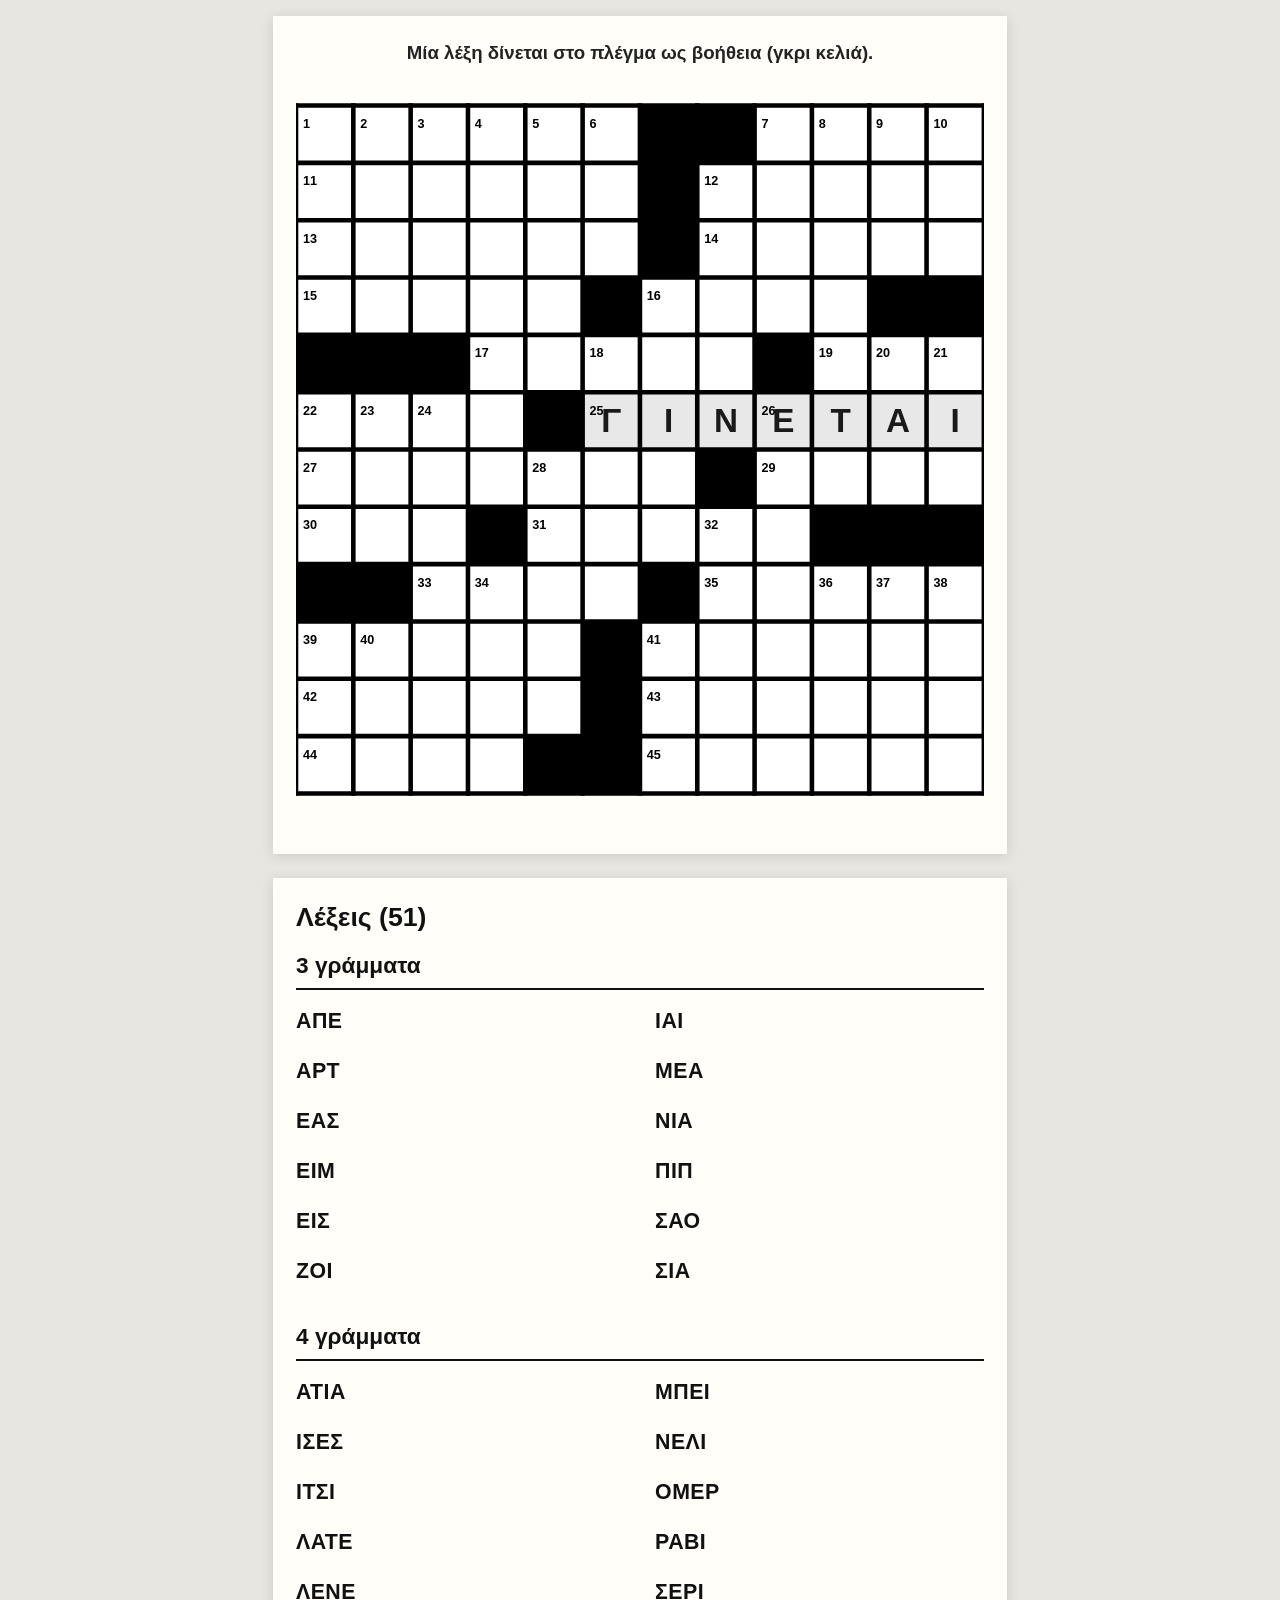
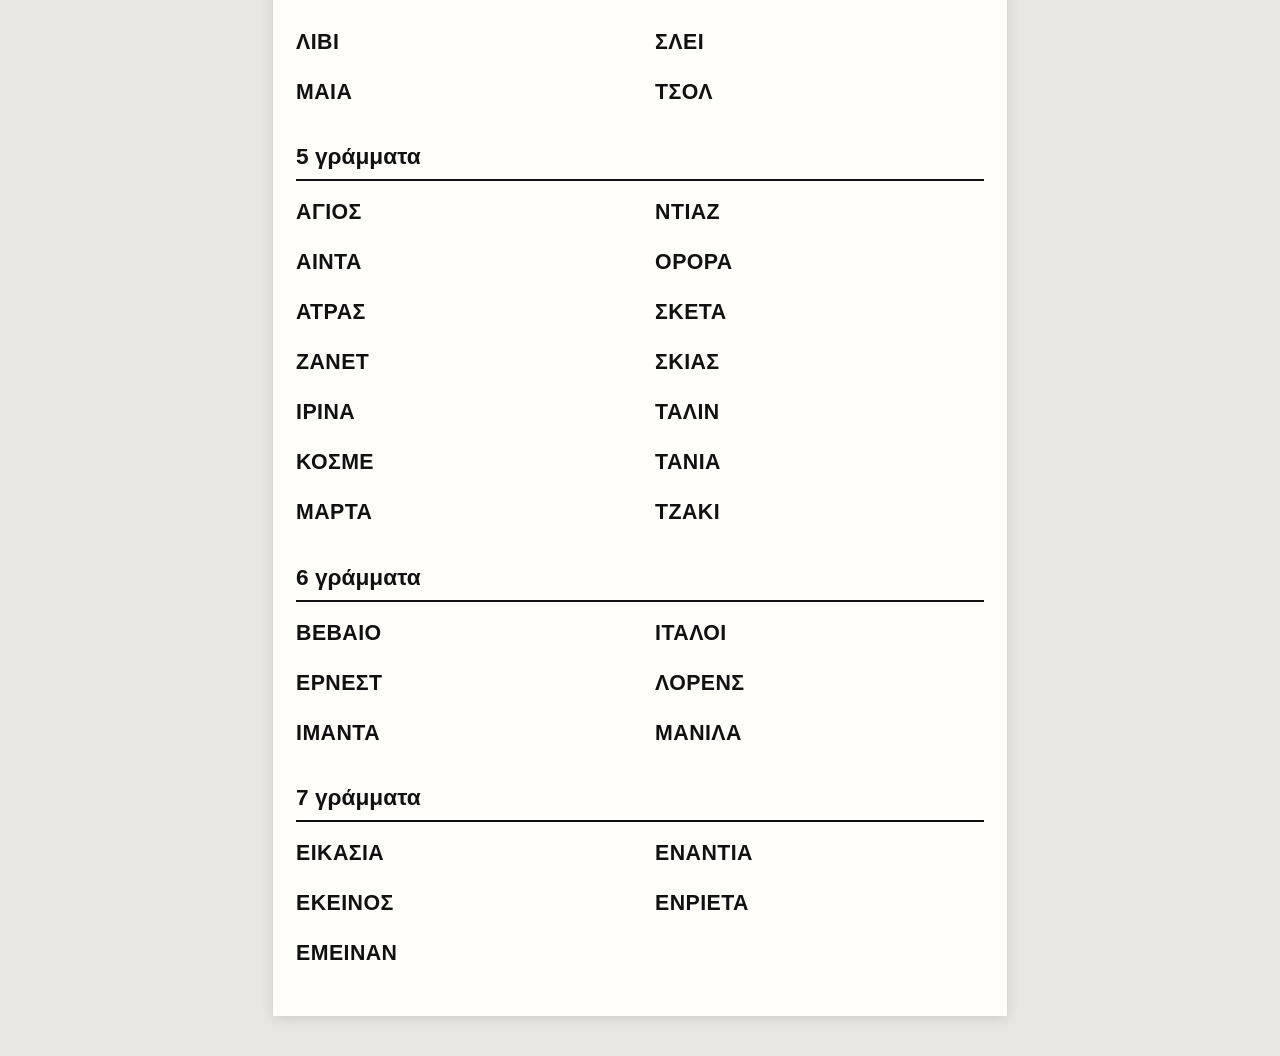
==== commit f2958b5f: "improve crossword print layout and large-print readability Co-authored-by: Cursor <cursoragent@curso" ====
--- a/output/crossword.html
+++ b/output/crossword.html
@@ -18,80 +18,151 @@
     <p class="helper-note">Μία λέξη δίνεται στο πλέγμα ως βοήθεια (γκρι κελιά).</p>
     
     <div class="grid-wrap">
-      <svg xmlns="http://www.w3.org/2000/svg" viewBox="0 0 700 700" class="crossword-svg" role="img" aria-label="Πλέγμα σταυρόλεξου" shape-rendering="geometricPrecision">
-<rect x="0" y="0" width="700" height="700" fill="#ffffff"/>
-<rect x="500" y="0" width="100" height="100" fill="#000000" stroke="none"/>
+      <svg xmlns="http://www.w3.org/2000/svg" viewBox="0 0 1200 1200" class="crossword-svg" role="img" aria-label="Πλέγμα σταυρόλεξου" shape-rendering="geometricPrecision">
+<rect x="0" y="0" width="1200" height="1200" fill="#ffffff"/>
 <rect x="600" y="0" width="100" height="100" fill="#000000" stroke="none"/>
+<rect x="700" y="0" width="100" height="100" fill="#000000" stroke="none"/>
 <rect x="600" y="100" width="100" height="100" fill="#000000" stroke="none"/>
 <rect x="600" y="200" width="100" height="100" fill="#000000" stroke="none"/>
-<rect x="300" y="300" width="100" height="100" fill="#000000" stroke="none"/>
+<rect x="500" y="300" width="100" height="100" fill="#000000" stroke="none"/>
+<rect x="1000" y="300" width="100" height="100" fill="#000000" stroke="none"/>
+<rect x="1100" y="300" width="100" height="100" fill="#000000" stroke="none"/>
 <rect x="0" y="400" width="100" height="100" fill="#000000" stroke="none"/>
-<rect x="0" y="500" width="100" height="100" fill="#000000" stroke="none"/>
-<rect x="0" y="600" width="100" height="100" fill="#000000" stroke="none"/>
-<rect x="100" y="600" width="100" height="100" fill="#000000" stroke="none"/>
-<rect x="200" y="0" width="100" height="100" fill="#ececec" stroke="none" class="helper-cell"/>
-<rect x="200" y="100" width="100" height="100" fill="#ececec" stroke="none" class="helper-cell"/>
-<rect x="200" y="200" width="100" height="100" fill="#ececec" stroke="none" class="helper-cell"/>
-<rect x="200" y="300" width="100" height="100" fill="#ececec" stroke="none" class="helper-cell"/>
-<rect x="200" y="400" width="100" height="100" fill="#ececec" stroke="none" class="helper-cell"/>
-<rect x="200" y="500" width="100" height="100" fill="#ececec" stroke="none" class="helper-cell"/>
-<rect x="200" y="600" width="100" height="100" fill="#ececec" stroke="none" class="helper-cell"/>
-<line x1="0" y1="0" x2="0" y2="700" stroke="#000000" stroke-width="8" stroke-linecap="square"/>
-<line x1="0" y1="0" x2="700" y2="0" stroke="#000000" stroke-width="8" stroke-linecap="square"/>
-<line x1="100" y1="0" x2="100" y2="700" stroke="#000000" stroke-width="8" stroke-linecap="square"/>
-<line x1="0" y1="100" x2="700" y2="100" stroke="#000000" stroke-width="8" stroke-linecap="square"/>
-<line x1="200" y1="0" x2="200" y2="700" stroke="#000000" stroke-width="8" stroke-linecap="square"/>
-<line x1="0" y1="200" x2="700" y2="200" stroke="#000000" stroke-width="8" stroke-linecap="square"/>
-<line x1="300" y1="0" x2="300" y2="700" stroke="#000000" stroke-width="8" stroke-linecap="square"/>
-<line x1="0" y1="300" x2="700" y2="300" stroke="#000000" stroke-width="8" stroke-linecap="square"/>
-<line x1="400" y1="0" x2="400" y2="700" stroke="#000000" stroke-width="8" stroke-linecap="square"/>
-<line x1="0" y1="400" x2="700" y2="400" stroke="#000000" stroke-width="8" stroke-linecap="square"/>
-<line x1="500" y1="0" x2="500" y2="700" stroke="#000000" stroke-width="8" stroke-linecap="square"/>
-<line x1="0" y1="500" x2="700" y2="500" stroke="#000000" stroke-width="8" stroke-linecap="square"/>
-<line x1="600" y1="0" x2="600" y2="700" stroke="#000000" stroke-width="8" stroke-linecap="square"/>
-<line x1="0" y1="600" x2="700" y2="600" stroke="#000000" stroke-width="8" stroke-linecap="square"/>
-<line x1="700" y1="0" x2="700" y2="700" stroke="#000000" stroke-width="8" stroke-linecap="square"/>
-<line x1="0" y1="700" x2="700" y2="700" stroke="#000000" stroke-width="8" stroke-linecap="square"/>
+<rect x="100" y="400" width="100" height="100" fill="#000000" stroke="none"/>
+<rect x="200" y="400" width="100" height="100" fill="#000000" stroke="none"/>
+<rect x="800" y="400" width="100" height="100" fill="#000000" stroke="none"/>
+<rect x="400" y="500" width="100" height="100" fill="#000000" stroke="none"/>
+<rect x="700" y="600" width="100" height="100" fill="#000000" stroke="none"/>
+<rect x="300" y="700" width="100" height="100" fill="#000000" stroke="none"/>
+<rect x="900" y="700" width="100" height="100" fill="#000000" stroke="none"/>
+<rect x="1000" y="700" width="100" height="100" fill="#000000" stroke="none"/>
+<rect x="1100" y="700" width="100" height="100" fill="#000000" stroke="none"/>
+<rect x="0" y="800" width="100" height="100" fill="#000000" stroke="none"/>
+<rect x="100" y="800" width="100" height="100" fill="#000000" stroke="none"/>
+<rect x="600" y="800" width="100" height="100" fill="#000000" stroke="none"/>
+<rect x="500" y="900" width="100" height="100" fill="#000000" stroke="none"/>
+<rect x="500" y="1000" width="100" height="100" fill="#000000" stroke="none"/>
+<rect x="400" y="1100" width="100" height="100" fill="#000000" stroke="none"/>
+<rect x="500" y="1100" width="100" height="100" fill="#000000" stroke="none"/>
+<rect x="500" y="500" width="100" height="100" fill="#e8e8e8" stroke="none" class="helper-cell helper-primary"/>
+<rect x="600" y="500" width="100" height="100" fill="#e8e8e8" stroke="none" class="helper-cell helper-primary"/>
+<rect x="700" y="500" width="100" height="100" fill="#e8e8e8" stroke="none" class="helper-cell helper-primary"/>
+<rect x="800" y="500" width="100" height="100" fill="#e8e8e8" stroke="none" class="helper-cell helper-primary"/>
+<rect x="900" y="500" width="100" height="100" fill="#e8e8e8" stroke="none" class="helper-cell helper-primary"/>
+<rect x="1000" y="500" width="100" height="100" fill="#e8e8e8" stroke="none" class="helper-cell helper-primary"/>
+<rect x="1100" y="500" width="100" height="100" fill="#e8e8e8" stroke="none" class="helper-cell helper-primary"/>
+<line x1="0" y1="0" x2="0" y2="1200" stroke="#000000" stroke-width="8" stroke-linecap="square"/>
+<line x1="0" y1="0" x2="1200" y2="0" stroke="#000000" stroke-width="8" stroke-linecap="square"/>
+<line x1="100" y1="0" x2="100" y2="1200" stroke="#000000" stroke-width="8" stroke-linecap="square"/>
+<line x1="0" y1="100" x2="1200" y2="100" stroke="#000000" stroke-width="8" stroke-linecap="square"/>
+<line x1="200" y1="0" x2="200" y2="1200" stroke="#000000" stroke-width="8" stroke-linecap="square"/>
+<line x1="0" y1="200" x2="1200" y2="200" stroke="#000000" stroke-width="8" stroke-linecap="square"/>
+<line x1="300" y1="0" x2="300" y2="1200" stroke="#000000" stroke-width="8" stroke-linecap="square"/>
+<line x1="0" y1="300" x2="1200" y2="300" stroke="#000000" stroke-width="8" stroke-linecap="square"/>
+<line x1="400" y1="0" x2="400" y2="1200" stroke="#000000" stroke-width="8" stroke-linecap="square"/>
+<line x1="0" y1="400" x2="1200" y2="400" stroke="#000000" stroke-width="8" stroke-linecap="square"/>
+<line x1="500" y1="0" x2="500" y2="1200" stroke="#000000" stroke-width="8" stroke-linecap="square"/>
+<line x1="0" y1="500" x2="1200" y2="500" stroke="#000000" stroke-width="8" stroke-linecap="square"/>
+<line x1="600" y1="0" x2="600" y2="1200" stroke="#000000" stroke-width="8" stroke-linecap="square"/>
+<line x1="0" y1="600" x2="1200" y2="600" stroke="#000000" stroke-width="8" stroke-linecap="square"/>
+<line x1="700" y1="0" x2="700" y2="1200" stroke="#000000" stroke-width="8" stroke-linecap="square"/>
+<line x1="0" y1="700" x2="1200" y2="700" stroke="#000000" stroke-width="8" stroke-linecap="square"/>
+<line x1="800" y1="0" x2="800" y2="1200" stroke="#000000" stroke-width="8" stroke-linecap="square"/>
+<line x1="0" y1="800" x2="1200" y2="800" stroke="#000000" stroke-width="8" stroke-linecap="square"/>
+<line x1="900" y1="0" x2="900" y2="1200" stroke="#000000" stroke-width="8" stroke-linecap="square"/>
+<line x1="0" y1="900" x2="1200" y2="900" stroke="#000000" stroke-width="8" stroke-linecap="square"/>
+<line x1="1000" y1="0" x2="1000" y2="1200" stroke="#000000" stroke-width="8" stroke-linecap="square"/>
+<line x1="0" y1="1000" x2="1200" y2="1000" stroke="#000000" stroke-width="8" stroke-linecap="square"/>
+<line x1="1100" y1="0" x2="1100" y2="1200" stroke="#000000" stroke-width="8" stroke-linecap="square"/>
+<line x1="0" y1="1100" x2="1200" y2="1100" stroke="#000000" stroke-width="8" stroke-linecap="square"/>
+<line x1="1200" y1="0" x2="1200" y2="1200" stroke="#000000" stroke-width="8" stroke-linecap="square"/>
+<line x1="0" y1="1200" x2="1200" y2="1200" stroke="#000000" stroke-width="8" stroke-linecap="square"/>
 <text x="12.0" y="24.0" text-anchor="start" dominant-baseline="hanging" font-family="Segoe UI, Arial, sans-serif" font-size="22.0" font-weight="700" fill="#000000">1</text>
 <text x="112.0" y="24.0" text-anchor="start" dominant-baseline="hanging" font-family="Segoe UI, Arial, sans-serif" font-size="22.0" font-weight="700" fill="#000000">2</text>
 <text x="212.0" y="24.0" text-anchor="start" dominant-baseline="hanging" font-family="Segoe UI, Arial, sans-serif" font-size="22.0" font-weight="700" fill="#000000">3</text>
 <text x="312.0" y="24.0" text-anchor="start" dominant-baseline="hanging" font-family="Segoe UI, Arial, sans-serif" font-size="22.0" font-weight="700" fill="#000000">4</text>
 <text x="412.0" y="24.0" text-anchor="start" dominant-baseline="hanging" font-family="Segoe UI, Arial, sans-serif" font-size="22.0" font-weight="700" fill="#000000">5</text>
-<text x="12.0" y="124.0" text-anchor="start" dominant-baseline="hanging" font-family="Segoe UI, Arial, sans-serif" font-size="22.0" font-weight="700" fill="#000000">6</text>
-<text x="512.0" y="124.0" text-anchor="start" dominant-baseline="hanging" font-family="Segoe UI, Arial, sans-serif" font-size="22.0" font-weight="700" fill="#000000">7</text>
-<text x="12.0" y="224.0" text-anchor="start" dominant-baseline="hanging" font-family="Segoe UI, Arial, sans-serif" font-size="22.0" font-weight="700" fill="#000000">8</text>
-<text x="12.0" y="324.0" text-anchor="start" dominant-baseline="hanging" font-family="Segoe UI, Arial, sans-serif" font-size="22.0" font-weight="700" fill="#000000">9</text>
-<text x="412.0" y="324.0" text-anchor="start" dominant-baseline="hanging" font-family="Segoe UI, Arial, sans-serif" font-size="22.0" font-weight="700" fill="#000000">10</text>
-<text x="612.0" y="324.0" text-anchor="start" dominant-baseline="hanging" font-family="Segoe UI, Arial, sans-serif" font-size="22.0" font-weight="700" fill="#000000">11</text>
-<text x="112.0" y="424.0" text-anchor="start" dominant-baseline="hanging" font-family="Segoe UI, Arial, sans-serif" font-size="22.0" font-weight="700" fill="#000000">12</text>
-<text x="312.0" y="424.0" text-anchor="start" dominant-baseline="hanging" font-family="Segoe UI, Arial, sans-serif" font-size="22.0" font-weight="700" fill="#000000">13</text>
-<text x="112.0" y="524.0" text-anchor="start" dominant-baseline="hanging" font-family="Segoe UI, Arial, sans-serif" font-size="22.0" font-weight="700" fill="#000000">14</text>
-<text x="212.0" y="624.0" text-anchor="start" dominant-baseline="hanging" font-family="Segoe UI, Arial, sans-serif" font-size="22.0" font-weight="700" fill="#000000">15</text>
-<text x="250.0" y="50.0" text-anchor="middle" dominant-baseline="central" font-family="Segoe UI, Arial, sans-serif" font-size="58.0" font-weight="700" fill="#1a1a1a" class="helper-letter">Τ</text>
-<text x="250.0" y="150.0" text-anchor="middle" dominant-baseline="central" font-family="Segoe UI, Arial, sans-serif" font-size="58.0" font-weight="700" fill="#1a1a1a" class="helper-letter">Ο</text>
-<text x="250.0" y="250.0" text-anchor="middle" dominant-baseline="central" font-family="Segoe UI, Arial, sans-serif" font-size="58.0" font-weight="700" fill="#1a1a1a" class="helper-letter">Σ</text>
-<text x="250.0" y="350.0" text-anchor="middle" dominant-baseline="central" font-family="Segoe UI, Arial, sans-serif" font-size="58.0" font-weight="700" fill="#1a1a1a" class="helper-letter">Κ</text>
-<text x="250.0" y="450.0" text-anchor="middle" dominant-baseline="central" font-family="Segoe UI, Arial, sans-serif" font-size="58.0" font-weight="700" fill="#1a1a1a" class="helper-letter">Α</text>
-<text x="250.0" y="550.0" text-anchor="middle" dominant-baseline="central" font-family="Segoe UI, Arial, sans-serif" font-size="58.0" font-weight="700" fill="#1a1a1a" class="helper-letter">Ν</text>
-<text x="250.0" y="650.0" text-anchor="middle" dominant-baseline="central" font-family="Segoe UI, Arial, sans-serif" font-size="58.0" font-weight="700" fill="#1a1a1a" class="helper-letter">Η</text>
+<text x="512.0" y="24.0" text-anchor="start" dominant-baseline="hanging" font-family="Segoe UI, Arial, sans-serif" font-size="22.0" font-weight="700" fill="#000000">6</text>
+<text x="812.0" y="24.0" text-anchor="start" dominant-baseline="hanging" font-family="Segoe UI, Arial, sans-serif" font-size="22.0" font-weight="700" fill="#000000">7</text>
+<text x="912.0" y="24.0" text-anchor="start" dominant-baseline="hanging" font-family="Segoe UI, Arial, sans-serif" font-size="22.0" font-weight="700" fill="#000000">8</text>
+<text x="1012.0" y="24.0" text-anchor="start" dominant-baseline="hanging" font-family="Segoe UI, Arial, sans-serif" font-size="22.0" font-weight="700" fill="#000000">9</text>
+<text x="1112.0" y="24.0" text-anchor="start" dominant-baseline="hanging" font-family="Segoe UI, Arial, sans-serif" font-size="22.0" font-weight="700" fill="#000000">10</text>
+<text x="12.0" y="124.0" text-anchor="start" dominant-baseline="hanging" font-family="Segoe UI, Arial, sans-serif" font-size="22.0" font-weight="700" fill="#000000">11</text>
+<text x="712.0" y="124.0" text-anchor="start" dominant-baseline="hanging" font-family="Segoe UI, Arial, sans-serif" font-size="22.0" font-weight="700" fill="#000000">12</text>
+<text x="12.0" y="224.0" text-anchor="start" dominant-baseline="hanging" font-family="Segoe UI, Arial, sans-serif" font-size="22.0" font-weight="700" fill="#000000">13</text>
+<text x="712.0" y="224.0" text-anchor="start" dominant-baseline="hanging" font-family="Segoe UI, Arial, sans-serif" font-size="22.0" font-weight="700" fill="#000000">14</text>
+<text x="12.0" y="324.0" text-anchor="start" dominant-baseline="hanging" font-family="Segoe UI, Arial, sans-serif" font-size="22.0" font-weight="700" fill="#000000">15</text>
+<text x="612.0" y="324.0" text-anchor="start" dominant-baseline="hanging" font-family="Segoe UI, Arial, sans-serif" font-size="22.0" font-weight="700" fill="#000000">16</text>
+<text x="312.0" y="424.0" text-anchor="start" dominant-baseline="hanging" font-family="Segoe UI, Arial, sans-serif" font-size="22.0" font-weight="700" fill="#000000">17</text>
+<text x="512.0" y="424.0" text-anchor="start" dominant-baseline="hanging" font-family="Segoe UI, Arial, sans-serif" font-size="22.0" font-weight="700" fill="#000000">18</text>
+<text x="912.0" y="424.0" text-anchor="start" dominant-baseline="hanging" font-family="Segoe UI, Arial, sans-serif" font-size="22.0" font-weight="700" fill="#000000">19</text>
+<text x="1012.0" y="424.0" text-anchor="start" dominant-baseline="hanging" font-family="Segoe UI, Arial, sans-serif" font-size="22.0" font-weight="700" fill="#000000">20</text>
+<text x="1112.0" y="424.0" text-anchor="start" dominant-baseline="hanging" font-family="Segoe UI, Arial, sans-serif" font-size="22.0" font-weight="700" fill="#000000">21</text>
+<text x="12.0" y="524.0" text-anchor="start" dominant-baseline="hanging" font-family="Segoe UI, Arial, sans-serif" font-size="22.0" font-weight="700" fill="#000000">22</text>
+<text x="112.0" y="524.0" text-anchor="start" dominant-baseline="hanging" font-family="Segoe UI, Arial, sans-serif" font-size="22.0" font-weight="700" fill="#000000">23</text>
+<text x="212.0" y="524.0" text-anchor="start" dominant-baseline="hanging" font-family="Segoe UI, Arial, sans-serif" font-size="22.0" font-weight="700" fill="#000000">24</text>
+<text x="512.0" y="524.0" text-anchor="start" dominant-baseline="hanging" font-family="Segoe UI, Arial, sans-serif" font-size="22.0" font-weight="700" fill="#000000">25</text>
+<text x="812.0" y="524.0" text-anchor="start" dominant-baseline="hanging" font-family="Segoe UI, Arial, sans-serif" font-size="22.0" font-weight="700" fill="#000000">26</text>
+<text x="12.0" y="624.0" text-anchor="start" dominant-baseline="hanging" font-family="Segoe UI, Arial, sans-serif" font-size="22.0" font-weight="700" fill="#000000">27</text>
+<text x="412.0" y="624.0" text-anchor="start" dominant-baseline="hanging" font-family="Segoe UI, Arial, sans-serif" font-size="22.0" font-weight="700" fill="#000000">28</text>
+<text x="812.0" y="624.0" text-anchor="start" dominant-baseline="hanging" font-family="Segoe UI, Arial, sans-serif" font-size="22.0" font-weight="700" fill="#000000">29</text>
+<text x="12.0" y="724.0" text-anchor="start" dominant-baseline="hanging" font-family="Segoe UI, Arial, sans-serif" font-size="22.0" font-weight="700" fill="#000000">30</text>
+<text x="412.0" y="724.0" text-anchor="start" dominant-baseline="hanging" font-family="Segoe UI, Arial, sans-serif" font-size="22.0" font-weight="700" fill="#000000">31</text>
+<text x="712.0" y="724.0" text-anchor="start" dominant-baseline="hanging" font-family="Segoe UI, Arial, sans-serif" font-size="22.0" font-weight="700" fill="#000000">32</text>
+<text x="212.0" y="824.0" text-anchor="start" dominant-baseline="hanging" font-family="Segoe UI, Arial, sans-serif" font-size="22.0" font-weight="700" fill="#000000">33</text>
+<text x="312.0" y="824.0" text-anchor="start" dominant-baseline="hanging" font-family="Segoe UI, Arial, sans-serif" font-size="22.0" font-weight="700" fill="#000000">34</text>
+<text x="712.0" y="824.0" text-anchor="start" dominant-baseline="hanging" font-family="Segoe UI, Arial, sans-serif" font-size="22.0" font-weight="700" fill="#000000">35</text>
+<text x="912.0" y="824.0" text-anchor="start" dominant-baseline="hanging" font-family="Segoe UI, Arial, sans-serif" font-size="22.0" font-weight="700" fill="#000000">36</text>
+<text x="1012.0" y="824.0" text-anchor="start" dominant-baseline="hanging" font-family="Segoe UI, Arial, sans-serif" font-size="22.0" font-weight="700" fill="#000000">37</text>
+<text x="1112.0" y="824.0" text-anchor="start" dominant-baseline="hanging" font-family="Segoe UI, Arial, sans-serif" font-size="22.0" font-weight="700" fill="#000000">38</text>
+<text x="12.0" y="924.0" text-anchor="start" dominant-baseline="hanging" font-family="Segoe UI, Arial, sans-serif" font-size="22.0" font-weight="700" fill="#000000">39</text>
+<text x="112.0" y="924.0" text-anchor="start" dominant-baseline="hanging" font-family="Segoe UI, Arial, sans-serif" font-size="22.0" font-weight="700" fill="#000000">40</text>
+<text x="612.0" y="924.0" text-anchor="start" dominant-baseline="hanging" font-family="Segoe UI, Arial, sans-serif" font-size="22.0" font-weight="700" fill="#000000">41</text>
+<text x="12.0" y="1024.0" text-anchor="start" dominant-baseline="hanging" font-family="Segoe UI, Arial, sans-serif" font-size="22.0" font-weight="700" fill="#000000">42</text>
+<text x="612.0" y="1024.0" text-anchor="start" dominant-baseline="hanging" font-family="Segoe UI, Arial, sans-serif" font-size="22.0" font-weight="700" fill="#000000">43</text>
+<text x="12.0" y="1124.0" text-anchor="start" dominant-baseline="hanging" font-family="Segoe UI, Arial, sans-serif" font-size="22.0" font-weight="700" fill="#000000">44</text>
+<text x="612.0" y="1124.0" text-anchor="start" dominant-baseline="hanging" font-family="Segoe UI, Arial, sans-serif" font-size="22.0" font-weight="700" fill="#000000">45</text>
+<text x="550.0" y="550.0" text-anchor="middle" dominant-baseline="central" font-family="Segoe UI, Arial, sans-serif" font-size="58.0" font-weight="700" fill="#1a1a1a" class="helper-letter helper-primary-letter">Γ</text>
+<text x="650.0" y="550.0" text-anchor="middle" dominant-baseline="central" font-family="Segoe UI, Arial, sans-serif" font-size="58.0" font-weight="700" fill="#1a1a1a" class="helper-letter helper-primary-letter">Ι</text>
+<text x="750.0" y="550.0" text-anchor="middle" dominant-baseline="central" font-family="Segoe UI, Arial, sans-serif" font-size="58.0" font-weight="700" fill="#1a1a1a" class="helper-letter helper-primary-letter">Ν</text>
+<text x="850.0" y="550.0" text-anchor="middle" dominant-baseline="central" font-family="Segoe UI, Arial, sans-serif" font-size="58.0" font-weight="700" fill="#1a1a1a" class="helper-letter helper-primary-letter">Ε</text>
+<text x="950.0" y="550.0" text-anchor="middle" dominant-baseline="central" font-family="Segoe UI, Arial, sans-serif" font-size="58.0" font-weight="700" fill="#1a1a1a" class="helper-letter helper-primary-letter">Τ</text>
+<text x="1050.0" y="550.0" text-anchor="middle" dominant-baseline="central" font-family="Segoe UI, Arial, sans-serif" font-size="58.0" font-weight="700" fill="#1a1a1a" class="helper-letter helper-primary-letter">Α</text>
+<text x="1150.0" y="550.0" text-anchor="middle" dominant-baseline="central" font-family="Segoe UI, Arial, sans-serif" font-size="58.0" font-weight="700" fill="#1a1a1a" class="helper-letter helper-primary-letter">Ι</text>
 </svg>
     </div>
   </section>
 
-  <section class="page page-words words-sparse" aria-label="Σελίδα λέξεων">
-    <h1 class="words-title">Λέξεις (15)</h1>
+  <section class="page page-words words-dense" aria-label="Σελίδα λέξεων">
+    <h1 class="words-title">Λέξεις (51)</h1>
     
     <div class="word-group">
       <h2>3 γράμματα</h2>
       <ul class="word-list">
         
-        <li>ΖΗΚ</li>
-        
-        <li>ΙΣΟ</li>
-        
-        <li>ΛΑΝ</li>
-        
-        <li>ΡΟΛ</li>
+        <li>ΑΠΕ</li>
+        
+        <li>ΑΡΤ</li>
+        
+        <li>ΕΑΣ</li>
+        
+        <li>ΕΙΜ</li>
+        
+        <li>ΕΙΣ</li>
+        
+        <li>ΖΟΙ</li>
+        
+        <li>ΙΑΙ</li>
+        
+        <li>ΜΕΑ</li>
+        
+        <li>ΝΙΑ</li>
+        
+        <li>ΠΙΠ</li>
+        
+        <li>ΣΑΟ</li>
+        
+        <li>ΣΙΑ</li>
         
       </ul>
     </div>
@@ -100,9 +171,33 @@
       <h2>4 γράμματα</h2>
       <ul class="word-list">
         
-        <li>ΛΑΤΖ</li>
-        
-        <li>ΝΕΑΣ</li>
+        <li>ΑΤΙΑ</li>
+        
+        <li>ΙΣΕΣ</li>
+        
+        <li>ΙΤΣΙ</li>
+        
+        <li>ΛΑΤΕ</li>
+        
+        <li>ΛΕΝΕ</li>
+        
+        <li>ΛΙΒΙ</li>
+        
+        <li>ΜΑΙΑ</li>
+        
+        <li>ΜΠΕΙ</li>
+        
+        <li>ΝΕΛΙ</li>
+        
+        <li>ΟΜΕΡ</li>
+        
+        <li>ΡΑΒΙ</li>
+        
+        <li>ΣΕΡΙ</li>
+        
+        <li>ΣΛΕΙ</li>
+        
+        <li>ΤΣΟΛ</li>
         
       </ul>
     </div>
@@ -111,9 +206,33 @@
       <h2>5 γράμματα</h2>
       <ul class="word-list">
         
-        <li>ΗΛΙΑΣ</li>
-        
-        <li>ΛΑΤΙΦ</li>
+        <li>ΑΓΙΟΣ</li>
+        
+        <li>ΑΙΝΤΑ</li>
+        
+        <li>ΑΤΡΑΣ</li>
+        
+        <li>ΖΑΝΕΤ</li>
+        
+        <li>ΙΡΙΝΑ</li>
+        
+        <li>ΚΟΣΜΕ</li>
+        
+        <li>ΜΑΡΤΑ</li>
+        
+        <li>ΝΤΙΑΖ</li>
+        
+        <li>ΟΡΟΡΑ</li>
+        
+        <li>ΣΚΕΤΑ</li>
+        
+        <li>ΣΚΙΑΣ</li>
+        
+        <li>ΤΑΛΙΝ</li>
+        
+        <li>ΤΑΝΙΑ</li>
+        
+        <li>ΤΖΑΚΙ</li>
         
       </ul>
     </div>
@@ -122,17 +241,17 @@
       <h2>6 γράμματα</h2>
       <ul class="word-list">
         
-        <li>ΑΝΟΗΤΕ</li>
-        
-        <li>ΑΝΟΣΟΙ</li>
-        
-        <li>ΕΝΟΡΙΑ</li>
-        
-        <li>ΙΣΑΞΙΑ</li>
-        
-        <li>ΤΑΡΑΞΕ</li>
-        
-        <li>ΤΟΣΟΥΣ</li>
+        <li>ΒΕΒΑΙΟ</li>
+        
+        <li>ΕΡΝΕΣΤ</li>
+        
+        <li>ΙΜΑΝΤΑ</li>
+        
+        <li>ΙΤΑΛΟΙ</li>
+        
+        <li>ΛΟΡΕΝΣ</li>
+        
+        <li>ΜΑΝΙΛΑ</li>
         
       </ul>
     </div>
@@ -141,7 +260,15 @@
       <h2>7 γράμματα</h2>
       <ul class="word-list">
         
-        <li>ΦΟΥΛΑΡΙ</li>
+        <li>ΕΙΚΑΣΙΑ</li>
+        
+        <li>ΕΚΕΙΝΟΣ</li>
+        
+        <li>ΕΜΕΙΝΑΝ</li>
+        
+        <li>ΕΝΑΝΤΙΑ</li>
+        
+        <li>ΕΝΡΙΕΤΑ</li>
         
       </ul>
     </div>
--- a/static/print.css
+++ b/static/print.css
@@ -1,8 +1,8 @@
-/* Printable crossword — 2 pages A4, SVG grid, high contrast */
+/* Printable crossword — A4 large-print layout, high contrast */
 
 @page {
   size: A4 portrait;
-  margin: 5mm;
+  margin: 8mm;
 }
 
 * {
@@ -12,23 +12,26 @@
 html, body {
   margin: 0;
   padding: 0;
-  background: #fff;
-  color: #000;
+  background: #fffef8;
+  color: #111111;
   font-family: "Segoe UI", Arial, Helvetica, sans-serif;
+  font-size: 16px;
+  line-height: 1.55;
   -webkit-print-color-adjust: exact;
   print-color-adjust: exact;
 }
 
 .page {
-  width: 200mm;
-  min-height: 287mm;
-  max-height: 287mm;
+  width: 194mm;
+  min-height: 281mm;
+  max-height: 281mm;
   overflow: hidden;
   page-break-after: always;
   break-after: page;
   display: flex;
   flex-direction: column;
-  align-items: center;
+  align-items: stretch;
+  background: #fffef8;
 }
 
 .page:last-child {
@@ -48,119 +51,182 @@
   border: 0;
 }
 
+/* --- Headers / metadata --- */
+
+.print-header {
+  text-align: center;
+  padding: 4mm 6mm 2mm;
+  flex: 0 0 auto;
+}
+
+.print-header-words {
+  padding-top: 2mm;
+  padding-bottom: 4mm;
+}
+
+.print-title {
+  margin: 0 0 2mm;
+  font-size: 20pt;
+  font-weight: 700;
+  line-height: 1.25;
+  color: #111111;
+}
+
+.print-meta {
+  margin: 0;
+  font-size: 14pt;
+  line-height: 1.5;
+  color: #222222;
+}
+
+.difficulty-badge {
+  display: inline-block;
+  padding: 0.5mm 3mm;
+  border-radius: 2mm;
+  font-weight: 700;
+  font-size: 14pt;
+}
+
+.difficulty-normal {
+  background: #eceae4;
+  color: #111111;
+}
+
+.difficulty-easy {
+  background: #e4ecf4;
+  color: #111111;
+}
+
 /* --- Page 1: SVG grid --- */
 
 .page-grid {
-  justify-content: center;
-  padding: 0;
+  justify-content: flex-start;
+  padding: 0 4mm;
 }
 
 .helper-note {
-  margin: 0 0 3mm;
-  font-size: 11pt;
+  margin: 0 6mm 4mm;
+  padding: 0;
+  font-size: 14pt;
   font-weight: 600;
+  line-height: 1.55;
   text-align: center;
-  color: #333;
+  color: #222222;
+}
+
+.helper-note.easy-note {
+  font-size: 14pt;
+  color: #222222;
 }
 
 .grid-wrap {
   display: flex;
   align-items: center;
   justify-content: center;
-  width: 200mm;
-  height: 287mm;
-  flex: 0 0 auto;
+  width: 100%;
+  flex: 1 1 auto;
+  padding: 4mm 0 8mm;
+  min-height: 0;
 }
 
 .crossword-svg {
   display: block;
   width: var(--grid-size-mm);
   height: var(--grid-size-mm);
-  max-width: 200mm;
-  max-height: 287mm;
+  max-width: 186mm;
+  max-height: 186mm;
   margin: 0 auto;
 }
 
-/* --- Page 2: Word list --- */
+/* --- Page 2: Word list (clues) --- */
 
 .page-words {
   justify-content: flex-start;
-  padding: 4mm 2mm 0;
-  width: 200mm;
+  padding: 2mm 8mm 6mm;
+  width: 194mm;
 }
 
 .words-title {
-  font-size: 30pt;
-  font-weight: 800;
-  line-height: 1.2;
-  margin: 0 0 10mm;
-  text-align: center;
-  width: 100%;
+  font-size: 22pt;
+  font-weight: 700;
+  line-height: 1.3;
+  margin: 0 0 2mm;
+  text-align: left;
+  color: #111111;
 }
 
 .word-group {
   width: 100%;
-  margin-bottom: 8mm;
+  margin-bottom: 7mm;
   page-break-inside: avoid;
   break-inside: avoid;
 }
 
 .word-group h2 {
-  font-size: 24pt;
-  font-weight: 800;
-  line-height: 1.25;
+  font-size: 18pt;
+  font-weight: 700;
+  line-height: 1.35;
   margin: 0 0 4mm;
-  border-bottom: 3px solid #000;
+  border-bottom: 2px solid #111111;
   padding-bottom: 2mm;
+  text-align: left;
+  color: #111111;
 }
 
 .word-list {
   list-style: none;
   margin: 0;
   padding: 0;
-  display: flex;
-  flex-wrap: wrap;
-  gap: 5mm 10mm;
-  align-items: baseline;
+  columns: 2;
+  column-gap: 10mm;
 }
 
 .word-list li {
-  font-size: 22pt;
-  font-weight: 700;
-  line-height: 1.35;
-  letter-spacing: 0.05em;
-  min-width: 22%;
+  font-size: 16pt;
+  font-weight: 600;
+  line-height: 1.6;
+  letter-spacing: 0.02em;
+  text-align: left;
+  color: #111111;
+  margin: 0 0 3.5mm;
+  padding: 1mm 0;
+  break-inside: avoid;
+  page-break-inside: avoid;
 }
 
 /* Fewer words → larger type */
-.page-words.words-sparse .words-title { font-size: 32pt; }
-.page-words.words-sparse .word-group h2 { font-size: 26pt; }
-.page-words.words-sparse .word-list li { font-size: 24pt; line-height: 1.4; }
+.page-words.words-sparse .words-title { font-size: 24pt; }
+.page-words.words-sparse .word-group h2 { font-size: 20pt; }
+.page-words.words-sparse .word-list li { font-size: 18pt; line-height: 1.65; }
 
 /* Medium word count */
-.page-words.words-medium .words-title { font-size: 28pt; }
-.page-words.words-medium .word-group h2 { font-size: 22pt; }
-.page-words.words-medium .word-list li { font-size: 19pt; min-width: 20%; }
-
-/* Many words → compact but readable */
-.page-words.words-dense .words-title { font-size: 24pt; margin-bottom: 6mm; }
+.page-words.words-medium .words-title { font-size: 22pt; }
+.page-words.words-medium .word-group h2 { font-size: 18pt; }
+.page-words.words-medium .word-list li { font-size: 16pt; }
+
+/* Many words — still ≥16pt, tighter vertical rhythm */
+.page-words.words-dense .words-title { font-size: 20pt; margin-bottom: 4mm; }
 .page-words.words-dense .word-group { margin-bottom: 5mm; }
-.page-words.words-dense .word-group h2 { font-size: 18pt; margin-bottom: 2mm; }
-.page-words.words-dense .word-list { gap: 3mm 6mm; }
-.page-words.words-dense .word-list li { font-size: 15pt; min-width: 16%; line-height: 1.3; }
+.page-words.words-dense .word-group h2 { font-size: 17pt; margin-bottom: 3mm; }
+.page-words.words-dense .word-list { column-gap: 8mm; }
+.page-words.words-dense .word-list li {
+  font-size: 16pt;
+  line-height: 1.55;
+  margin-bottom: 2.5mm;
+}
 
 /* Screen preview */
 @media screen {
   body {
-    padding: 12px;
-    background: #e8e8e8;
+    padding: 16px;
+    background: #e8e6e0;
   }
 
   .page {
-    background: #fff;
+    background: #fffef8;
     margin: 0 auto 24px;
-    box-shadow: 0 2px 12px rgba(0, 0, 0, 0.15);
-    padding: 8mm;
+    box-shadow: 0 2px 12px rgba(0, 0, 0, 0.12);
+    padding: 6mm;
     max-width: 210mm;
     min-height: auto;
     max-height: none;
@@ -168,20 +234,20 @@
   }
 
   .grid-wrap {
-    height: auto;
     min-height: 280px;
   }
 
   .crossword-svg {
-    width: min(var(--grid-size-mm), 90vw);
-    height: min(var(--grid-size-mm), 90vw);
+    width: min(var(--grid-size-mm), 92vw);
+    height: min(var(--grid-size-mm), 92vw);
   }
 }
 
 @media print {
   html, body {
     width: 210mm;
-    background: #fff;
+    background: #fffef8;
+    font-size: 16pt;
   }
 
   body {
@@ -193,22 +259,19 @@
     box-shadow: none;
     margin: 0 auto;
     padding: 0;
-    width: 200mm;
-    min-height: 287mm;
-    max-height: 287mm;
+    width: 194mm;
+    min-height: 281mm;
+    max-height: 281mm;
     overflow: hidden;
-  }
-
-  .page-grid .grid-wrap {
-    height: 287mm;
+    background: #fffef8;
   }
 
   .crossword-svg {
-    width: 200mm;
-    height: 200mm;
+    width: var(--grid-size-mm);
+    height: var(--grid-size-mm);
   }
 
   .page-words {
-    padding-top: 3mm;
-  }
-}
+    padding-top: 4mm;
+  }
+}
